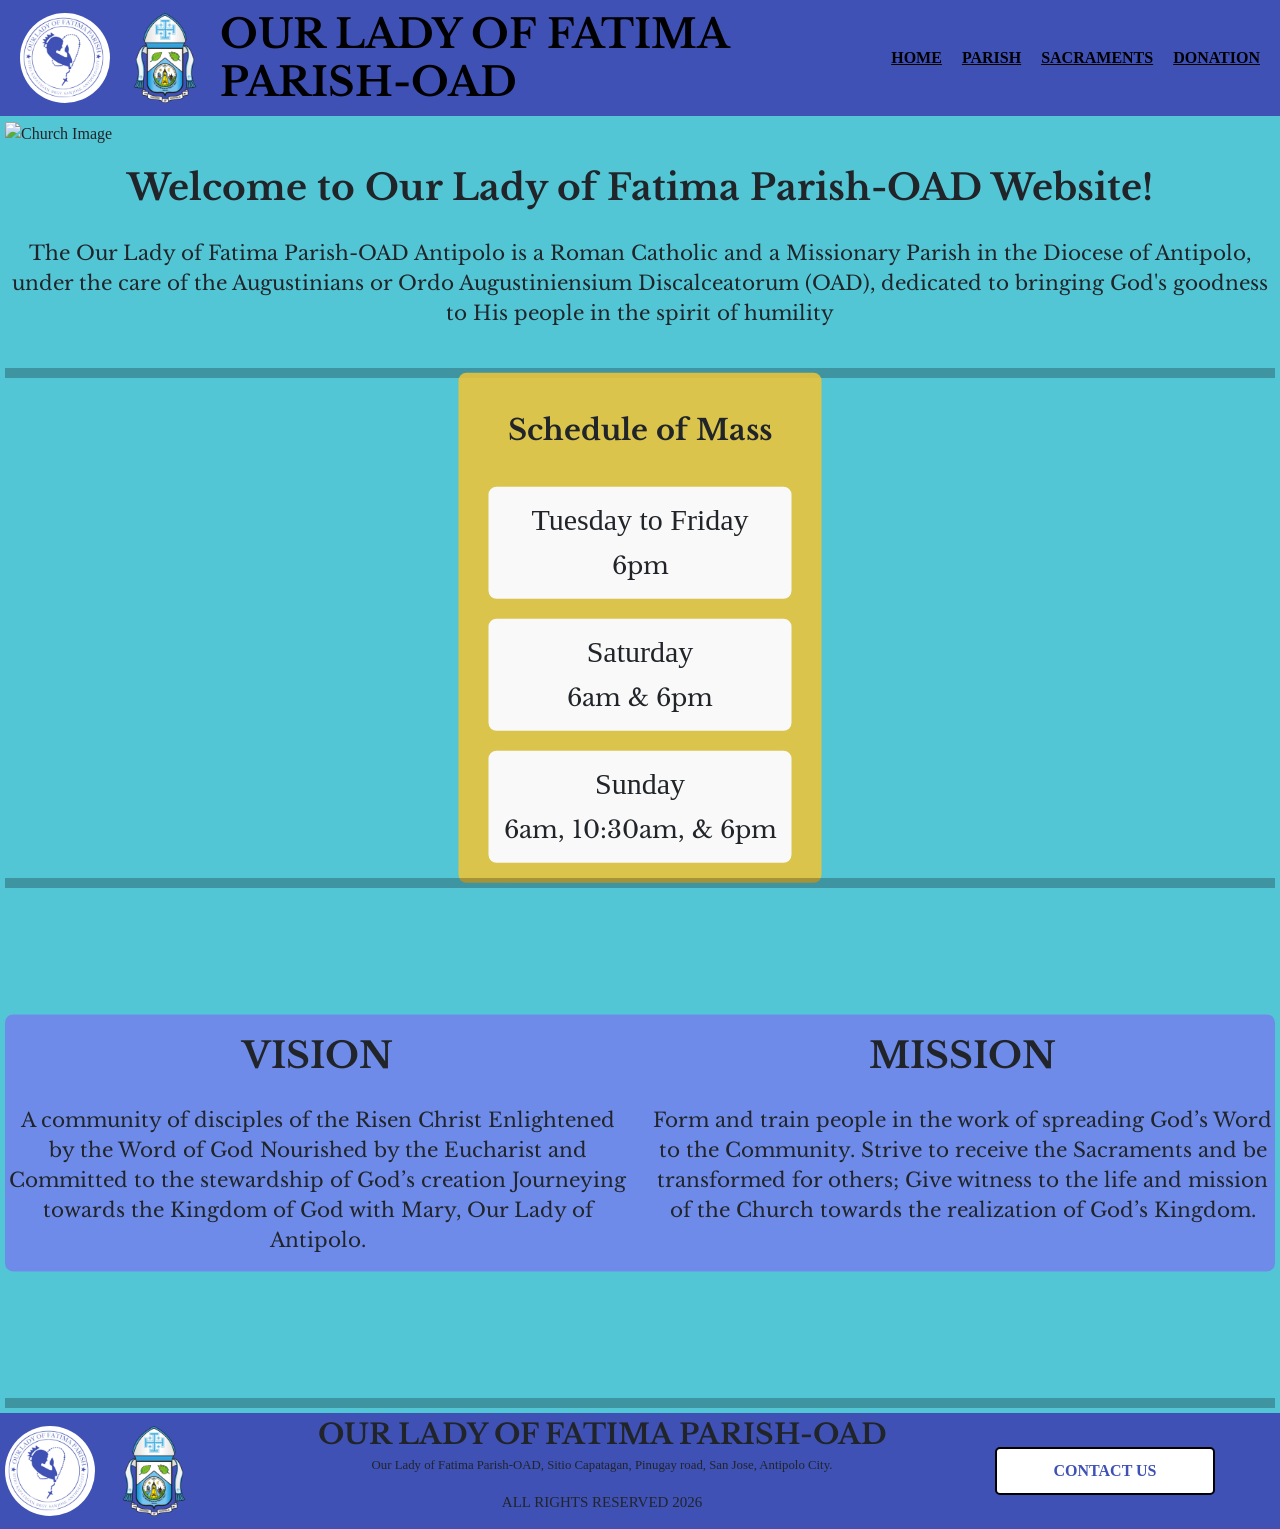
==== index.html @ 2fbbde46 "Add files via upload" ====
<!DOCTYPE html>
<html lang="en">
<head>
    <meta charset="UTF-8">
    <meta name="viewport" content="width=device-width, initial-scale=1.0">
    <link rel="stylesheet" href="https://cdn.jsdelivr.net/npm/bootstrap@5.3.0/dist/css/bootstrap.min.css">
    <link rel="stylesheet" href="homestyle.css">
    <link rel="preconnect" href="https://fonts.googleapis.com">
    <link rel="preconnect" href="https://fonts.gstatic.com" crossorigin>
    <link href="https://fonts.googleapis.com/css2?family=Libre+Baskerville:ital,wght@0,400..700;1,400..700&display=swap" rel="stylesheet">

    <title>Our Lady of Fatima Parish-OAD -Homepage</title>
</head>
<body>
  <header class="site-header">
    <div class="logo-section">
      <img src="./images/OLFP with bg.png" alt="Our Lady of Fatima Parish-OAD Logo">
      <img src="./images/DOF no BG.png" alt="Diocese of Antipolo Logo">
      <h1>OUR LADY OF FATIMA PARISH-OAD</h1>
    </div>
    <nav class="nav-links">
      <ul>
        <li><a href="./index.html">HOME</a></li>
        <li><div class="parish-info">
 <span id="parish-toggle">PARISH</span>
        <nav id="parish-nav" class="hidden">
          <ul>
            <li><a href="./history.html">Parish History </a></li>
            <li><a href="./faith.html">Faith Background</a></li>
            <li><a href="./clergy.html">Clergy</a></li>
          </ul>
</div></li>
        <li><a href="./services.html">SACRAMENTS</a></li>
        <li><a href="./donation.html">DONATION</a></li>
      </ul>
    </nav>
  </header>


  <main class="content">
    <section class="welcome">
    <img src="./images/6.PNG" alt="Church Image">
     
    <h2>Welcome to Our Lady of Fatima Parish-OAD Website!</h2>
    <p>The Our Lady of Fatima Parish-OAD Antipolo is a Roman Catholic and a Missionary Parish in the Diocese of Antipolo,  under the care of the Augustinians or Ordo Augustiniensium Discalceatorum (OAD),  dedicated to bringing God's goodness to His people in the spirit of humility</p>
    </section>
    <hr>

  <section class="mass-schedule">
    <picture>
      <source media="(max-width: 480px)" srcset="./images/12.PNG">
      <source media="(max-width: 768px)" srcset="./images/3.PNG">
      <img src="./images/3.PNG" alt="Seat Image" class="background-img">
    </picture>
  

  <div class="schedule-box">
    <h2>Schedule of Mass</h2>
    <div class="schedule-grid">
      <div class="day">
        <h3>Tuesday to Friday</h3>
        <p>6pm</p>
      </div>
      <div class="day">
        <h3>Saturday</h3>
        <p>6am &amp; 6pm</p>
      </div>
      <div class="day">
        <h3>Sunday</h3>
        <p>6am, 10:30am, &amp; 6pm</p>
      </div>
    </div>
  </div>
</section>
  
<hr>
  <!-- Vision and Mission Section -->
  <section class="vision-mission">
    <picture>
      <source media="(max-width: 480px)" srcset="./images/13.PNG">
      <source media="(max-width: 768px)" srcset="./images/2.PNG">
      <img src="./images/2.PNG" alt="Altar Image" class="bg-img">
    </picture>

  <section class="box">
    <div class="mvcontent">
      <h2>VISION</h2>
      <p>
        A community of disciples of the Risen Christ Enlightened by the Word of God Nourished by the Eucharist and Committed to the stewardship of God’s creation Journeying towards the Kingdom of God with Mary, Our Lady of Antipolo.
      </p>
    </div>
    <div class="mvcontent">
      <h2>MISSION</h2>
      <p>
        Form and train people in the work of spreading God’s Word to the Community. Strive to receive the Sacraments and be transformed for others; Give witness to the life and mission of the Church towards the realization of God’s Kingdom.
      </p>
    </div>
  </section>
  </section>
<hr>

  </main>

  <footer>
    <div class="footer-content">
      <div class="logos">
        <img src="./images/OLFP with bg.png" alt="Our Lady of Fatima Parish-OAD Logo">
        <img src="./images/DOF no BG.png" alt="Diocese of Antipolo Logo">
      </div>
      <div class="parish-name">
        <h3>OUR LADY OF FATIMA PARISH-OAD</h3>
        <p class="small-text">
          Our Lady of Fatima Parish-OAD, Sitio Capatagan, Pinugay road, San Jose, Antipolo City.
        </p>
        <p class="rights">ALL RIGHTS RESERVED 2026</p>
      </div>
      <div class="contact">
        <button id="contact-btn">CONTACT US</button>
        <nav id="contact-nav" class="hidden">
          <ul>
            <li><a href="mailto:ourladyoffatimaparish.oad@gmail.com" style="font-size: smaller;">Email: ourladyoffatimaparish.oad@gmail.com </a></li>
            <li><a href="https://www.facebook.com/OurLadyOfFatimaParishOAD" target="_blank">Facebook</a></li>
            <li><a href="tel:287248634">Phone Number:287248634 </a></li>
          </ul>
        </nav>
      </div>
    </div>
    
  </footer>

  <script>
    const contactBtn = document.getElementById('contact-btn');
    const contactNav = document.getElementById('contact-nav');

    contactBtn.addEventListener('click', () => {
      contactNav.classList.toggle('hidden');
    });

    const parishToggle = document.getElementById('parish-toggle');
    const parishNav = document.getElementById('parish-nav');

    parishToggle.addEventListener('click', () => {
    parishNav.classList.toggle('hidden');
    });
  </script>
</body>
</html>
---- homestyle.css ----
/* @font-face {
  font-family: "Libre Baskerville";
  src: url("./fonts/LibreBaskerville-DpdE.ttf") format("truetype");
  font-weight: 400;
  font-style: normal;
}

@font-face {
  font-family: "Libre Baskerville";
  src: url("./fonts/LibreBaskervilleBold-A606.ttf") format("truetype");
  font-weight: 700;
  font-style: normal;
}

@font-face {
  font-family: "Libre Baskerville";
  src: url("./fonts/LibreBaskervilleItalic-q8K6.ttf") format("truetype");
  font-weight: 400;
  font-style: italic;
}
*/
@font-face {
  font-family: "Open Baskerville";
  src: url("./fonts/OpenBaskerville0053-Rd7W.otf ") format("opentype");
  font-weight: 400;
  font-style: normal;
}

body {
  margin: 0;
  font-family: "Baskerville", serif;
}

/*Header Header Header*/

.site-header {
  display: flex;
  justify-content: space-between;
  align-items: center;
  background-color: #3F51B5;
  color: black;
  padding: 10px 20px;
  
}

.logo-section {
  display: flex;
  align-items: center;
}

.logo-section img {
  height: 90px;
  width: 90px;
  margin-right: 10px;
  border-radius: 50%; 
  
}

.logo-section h1 {
  margin: 0;
  font-family: "Libre Baskerville", serif;
  font-size: 40px;
  font-weight: bold;
}
hr {
  border: none;
  border-top: 10px solid rgba(0, 0, 0, 1);
  margin: 0px 0;
}

.nav-links ul {
  list-style: none;
  margin: 0;
  padding: 0;
  display: flex;
}

.nav-links li {
  margin-left: 20px;
}

.nav-links a {
  text-decoration: underline;
  color: black;
  font-weight: bold;
}

.parish-info {
  position: relative;
  display: inline-block;
}

#parish-toggle {
  color: #000000;
  text-decoration: underline;  
  cursor: pointer;
  font-weight: bold;
  display: inline-block;           
  text-align: center;
}

#parish-nav {
  position: absolute;
  top: 100%;
  left: 0;
  background-color: #fff;
  color: #3F51B5;
  border-radius: 5px;
  padding: 0px;
  width: fit-content;
  z-index: 1000;
}

#parish-nav ul {
  display: block;
  list-style: none;
  margin: 0;
  padding: 0;
}

#parish-nav li:hover {
  display: block;
  border-radius: 5px;
  margin: 0px 0;
  background-color: #fff;
  text-align: center;
  border-left: #000000 solid 2px;
  border-right: #000000 solid 2px;
}

#parish-nav a {
  display: block;
  padding: 10px;
  color: #3F51B5;
  text-decoration: none;
}

 /*Header Header Header*/

/* Content Content Content*/
* {
  margin: 0;
  padding: 0;
  box-sizing: border-box;
}

.content {
  width: 100%;  
  max-width: 1600px;
  margin: 0 auto;     
  padding: 5px;
  display: block;
}

section {
  position: relative;
  width: 100%;
  margin-bottom: 40px; 
  clear: both;         
}

section img {
  width: 100%;
  height: auto;
}

.content img{
    width: 100%;
    height: auto;
}

body {
  background-color: rgb(83, 198, 214);
}
.content h2{
    font-family: "Libre Baskerville", sans-serif;
    font-weight: bold;
    font-size: 36px;
    text-align: center;
    padding: 20px 0;
}

.content p{
    font-family: "Libre Baskerville", sans-serif;
    font-weight: normal;
    font-size: 20px;
    text-align: center;
}



.mass-schedule {
  position: relative;
  width: 100%;
  min-height: 500px;
  margin-top: 0px;  
  margin-bottom: 0px;
  display: flex;
  flex-direction: column;
  align-items: center;
  justify-content: center;
  padding-bottom: 5px;
}

.background-img {
  width: 200px;
  height: 200px;
  object-fit: cover;
  display: block;
}

.schedule-box {
  position: absolute;
  background: rgba(242, 197, 51, 0.85); 
  padding: 20px 30px;
  border-radius: 8px;
  text-align: center;
  max-width: 600px;
  top: 50%;
  left: 50%;
  transform: translate(-50%, -50%);
}

.schedule-box h2 {
  margin-bottom: 20px;
  font-size: 1.8rem;
  font-weight: bold;
}

.schedule-grid {
  display: grid;
  grid-template-columns: repeat(auto-fit, minmax(250px, 1fr));
  gap: 20px;  
}

.schedule-grid .day {
  flex: 1 1 200px; 
  background: #f9f9f9;
  padding: 15px;
  border-radius: 8px;
  text-align: center;
}


.day h3 {
  font-size: 30px;
  margin-bottom: 10px;
}

.day p {
  font-size: 24px;
  margin: 0;
}


.bg-img {
  width: 100%;
  height: auto;
}

.vision-mission {
  position: relative;
  width: 100%;
  min-height: 500px;
  margin-top: 5px;  
  margin-bottom: 5px;
  display: flex;
  flex-direction: column;
  align-items: center;
  justify-content: center;
}

.box {
  display: grid;
  position: absolute;
  flex: 1 1 200px; 
  grid-template-columns: repeat(auto-fit, minmax(250px, 1fr));
  background: rgba(115, 133, 236, 0.9);
  gap: 20px;
  padding: 0px;
  border-radius: 8px;
  border-width: 10px;
  top: 50%;
  left: 50%;
  transform: translate(-50%, -50%);
}

.mvcontent h2 {
  margin-top: 0;
  text-align: center;
  font-weight: bold;
}

.mvcontent p {
  margin-top: 0;
  text-align: center;
}

/* Content Content Content*/

/*footer footer footer*/

footer {
  background: #3F51B5;
  text-align: center;
  padding: 5px;
  clear: both;
}

.footer-content {
  display: flex;
  justify-content: space-between;
  align-items: center;
  flex-wrap: wrap;
}

.logos img {
 height: 90px;
  width: 90px;
  margin-right: 10px;
  border-radius: 50%; 
  align-items: center;
}

.parish-name h3 {
  margin: 0;
  font-weight: bold;
  font-family: "Libre Baskerville", serif;
}

.small-text {
  font-size: 0.8em;
  margin-top: 5px;
}

.contact {
  position: relative;
  display: inline-block;
}

#contact-btn {
  background-color: #fff;
  color: #3F51B5;
  border: 2px solid #000000;
  padding: 10px 20px;
  cursor: pointer;
  font-weight: bold;
  border-radius: 5px;
  margin-right: 60px;
  width: 220px; 
}

#contact-nav {
  position: absolute;
  bottom: 100%;
  left: 0;
  background-color: #fff;
  color: #3F51B5;
  border-radius: 5px;
  padding: 5px;
  width: 220px;
}

#contact-nav ul {
  list-style: none;
  margin: 0;
  padding: 0;
}

#contact-nav li:hover {
  border: 2px solid #000000;
}

.nav-buttons li:hover {
  background-color: #3F51B5;
  color: #fff;
}
.hidden {
  display: none;
}

.rights {
  font-size: 15px;
  margin-bottom: 10px;
}


/*footer footer footer*/

/*queries queries queries*/

@media (max-width: 768px) {

  .site-header {
    flex-direction: column;
    text-align: center;
    gap: 10px;
  }

  .nav-links ul {
    flex-direction: column;
    gap: 10px;
  }

  .content {
    padding: 15px;
  }

  h2 {
    font-size: 1.8rem;
    text-align: center;
  }

  p {
    font-size: 1rem;
    line-height: 1.5;
  }

  .schedule-grid {
    flex-direction: column;
    align-items: center;
  }

  .mvcontent {
    width: 100%;
    margin-bottom: 20px;
  }

  .schedule-box.box {
    position: relative;
    width: 90%;
    margin: 0 auto;
  }

  .footer-content {
    flex-direction: column;  
    align-items: center;      
    text-align: center;       
  }

  .footer-content img {
    margin: 5px 0;           
  }

  .parish-name, .contact {
    margin-top: 10px;
  }
    
}


@media (max-width: 480px) {

  .site-header {
    flex-direction: row; 
    flex-wrap: wrap;     
    padding: 10px 15px;
  }

  .logo-section h1 {
    font-size: 20px;
  }

  .nav-links ul {
    flex-direction: row; 
    flex-wrap: wrap;     
    justify-content: flex-end;
  }

  .nav-links li {
    margin-left: 10px;
    font-size: 15px;
  }

  p {
    font-size: 0.95rem;
  }

  .schedule-box h2 {
    font-size: 1.2rem;
    text-align: center;
  }

  .day h3 {
    font-size: 1rem;
  }

  .day p {
    font-size: 0.9rem;
  }

  .mvcontent h2 {
    font-size: 1.1rem;
    text-align: center;
  }

  .mvcontent p {
    font-size: 0.9rem;
    text-align: justify;
  }

  .content img,
  .background-img,
  .bg-img {
    width: 100%;
    height: auto;
    display: block;
  }

  .footer-content{
    flex-direction: row; 
    flex-wrap: wrap;     
    padding: 20px;
    place-items: center;
    }
    
  .footer-content h3 {
    font-size: 1rem;        
  }

  .footer-content p {
    font-size: 0.8rem;
  }

}
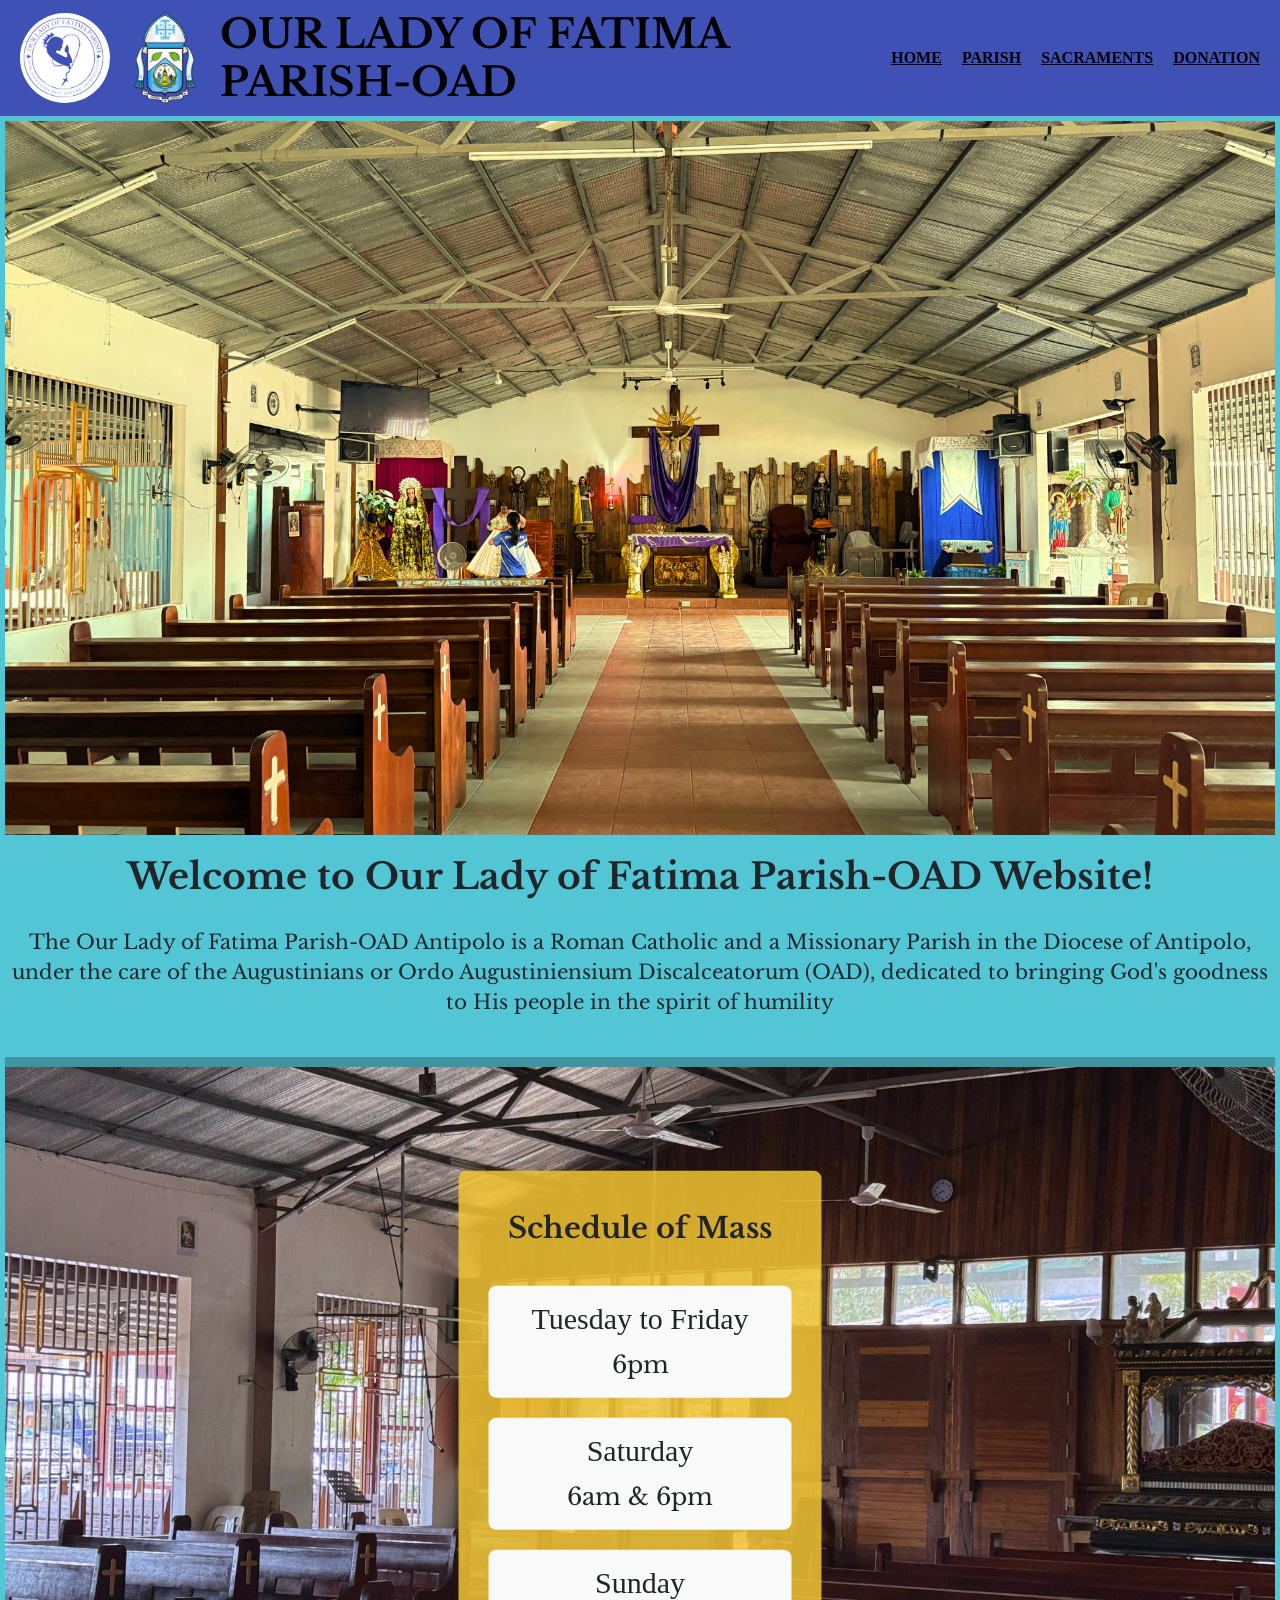
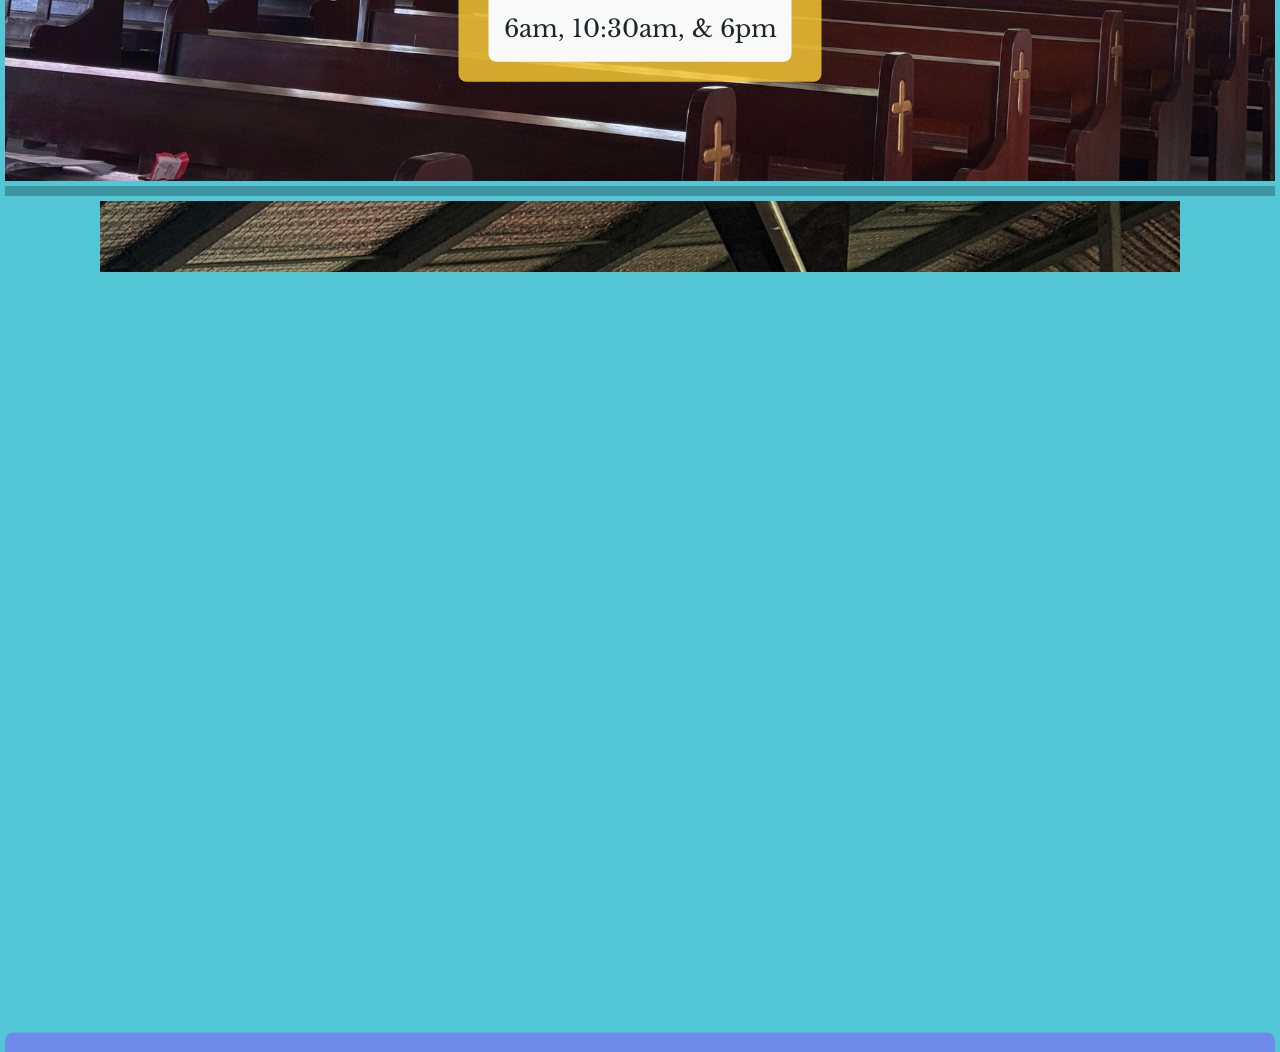
==== commit 052d6c0e: "Add files via upload" ====
--- a/index.html
+++ b/index.html
@@ -39,7 +39,7 @@
 
   <main class="content">
     <section class="welcome">
-    <img src="./images/6.PNG" alt="Church Image">
+    <img src="./images/6.png" alt="Church Image">
      
     <h2>Welcome to Our Lady of Fatima Parish-OAD Website!</h2>
     <p>The Our Lady of Fatima Parish-OAD Antipolo is a Roman Catholic and a Missionary Parish in the Diocese of Antipolo,  under the care of the Augustinians or Ordo Augustiniensium Discalceatorum (OAD),  dedicated to bringing God's goodness to His people in the spirit of humility</p>
@@ -48,9 +48,9 @@
 
   <section class="mass-schedule">
     <picture>
-      <source media="(max-width: 480px)" srcset="./images/12.PNG">
-      <source media="(max-width: 768px)" srcset="./images/3.PNG">
-      <img src="./images/3.PNG" alt="Seat Image" class="background-img">
+      <source media="(max-width: 480px)" srcset="./images/12.png">
+      <source media="(max-width: 768px)" srcset="./images/3.png">
+      <img src="./images/3.png" alt="Seat Image" class="background-img">
     </picture>
   
 
@@ -77,9 +77,9 @@
   <!-- Vision and Mission Section -->
   <section class="vision-mission">
     <picture>
-      <source media="(max-width: 480px)" srcset="./images/13.PNG">
-      <source media="(max-width: 768px)" srcset="./images/2.PNG">
-      <img src="./images/2.PNG" alt="Altar Image" class="bg-img">
+      <source media="(max-width: 480px)" srcset="./images/13.png">
+      <source media="(max-width: 768px)" srcset="./images/2.png">
+      <img src="./images/2.png" alt="Altar Image" class="bg-img">
     </picture>
 
   <section class="box">
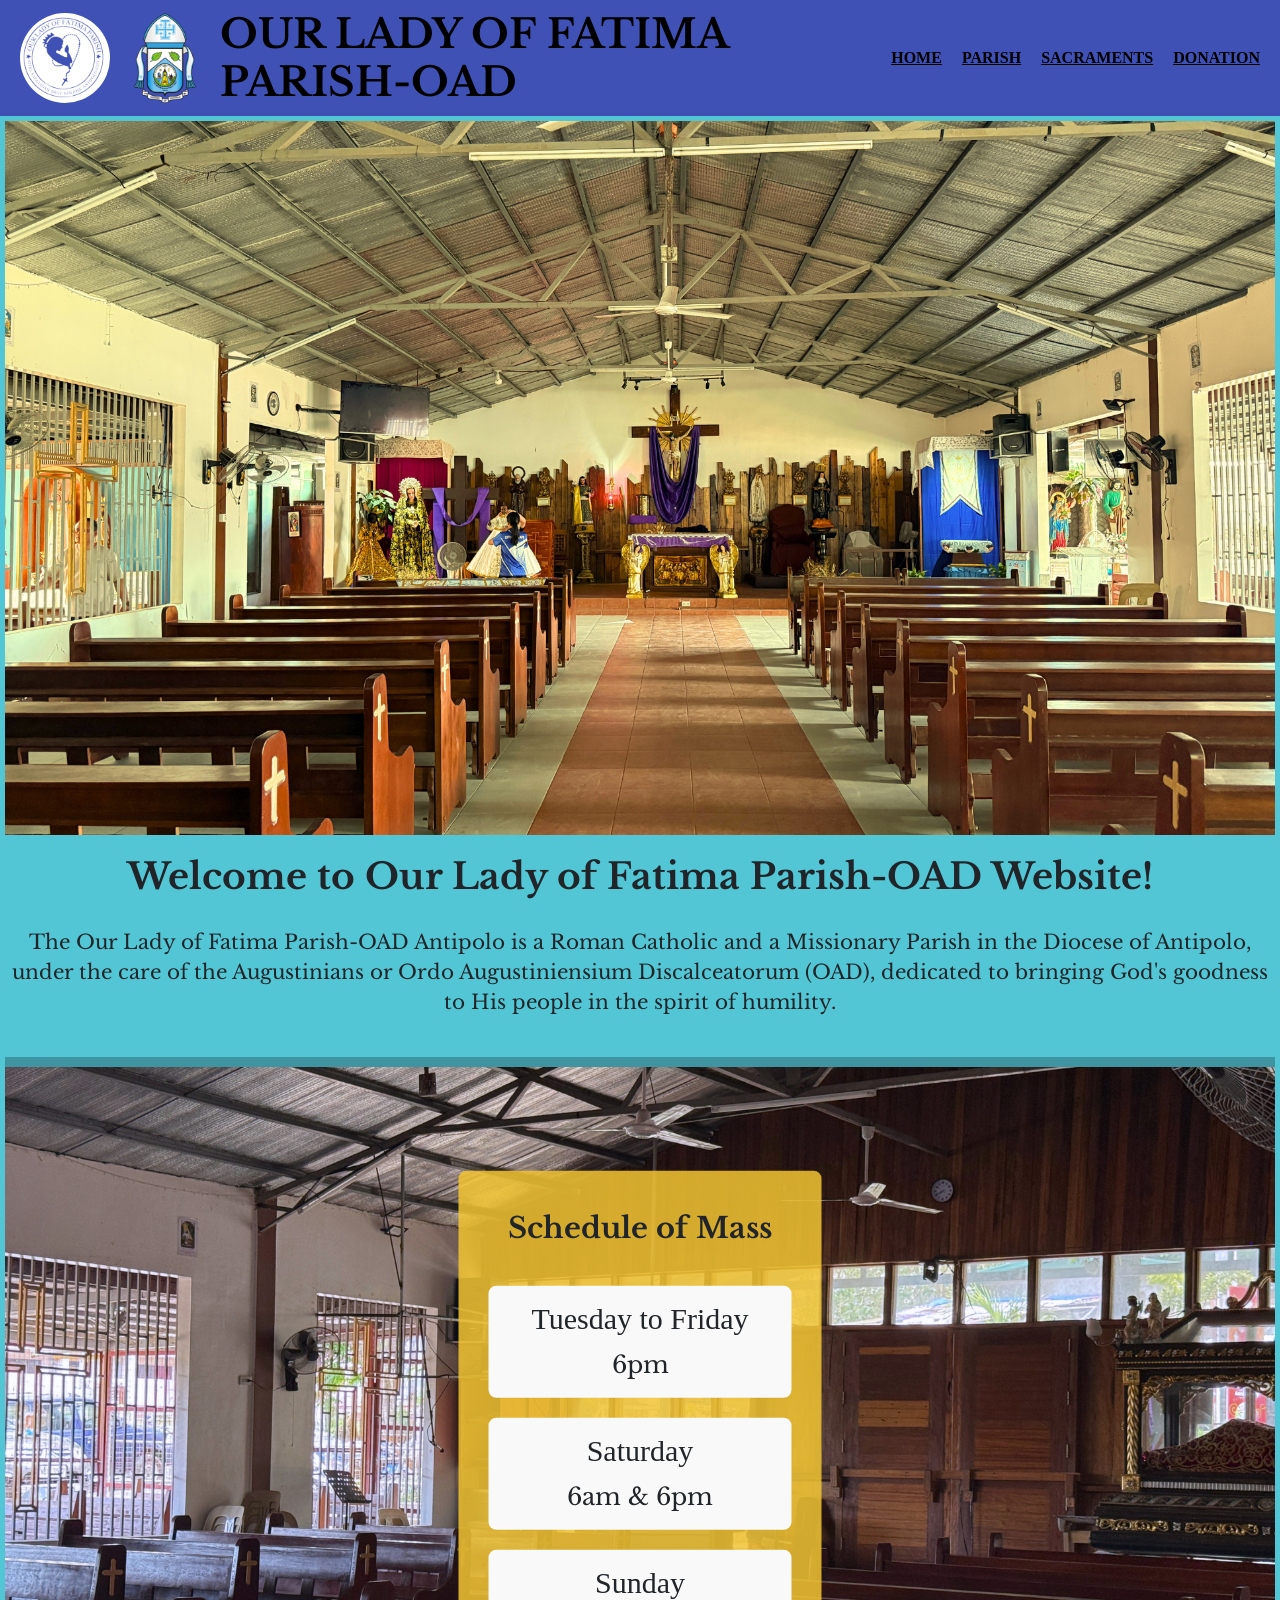
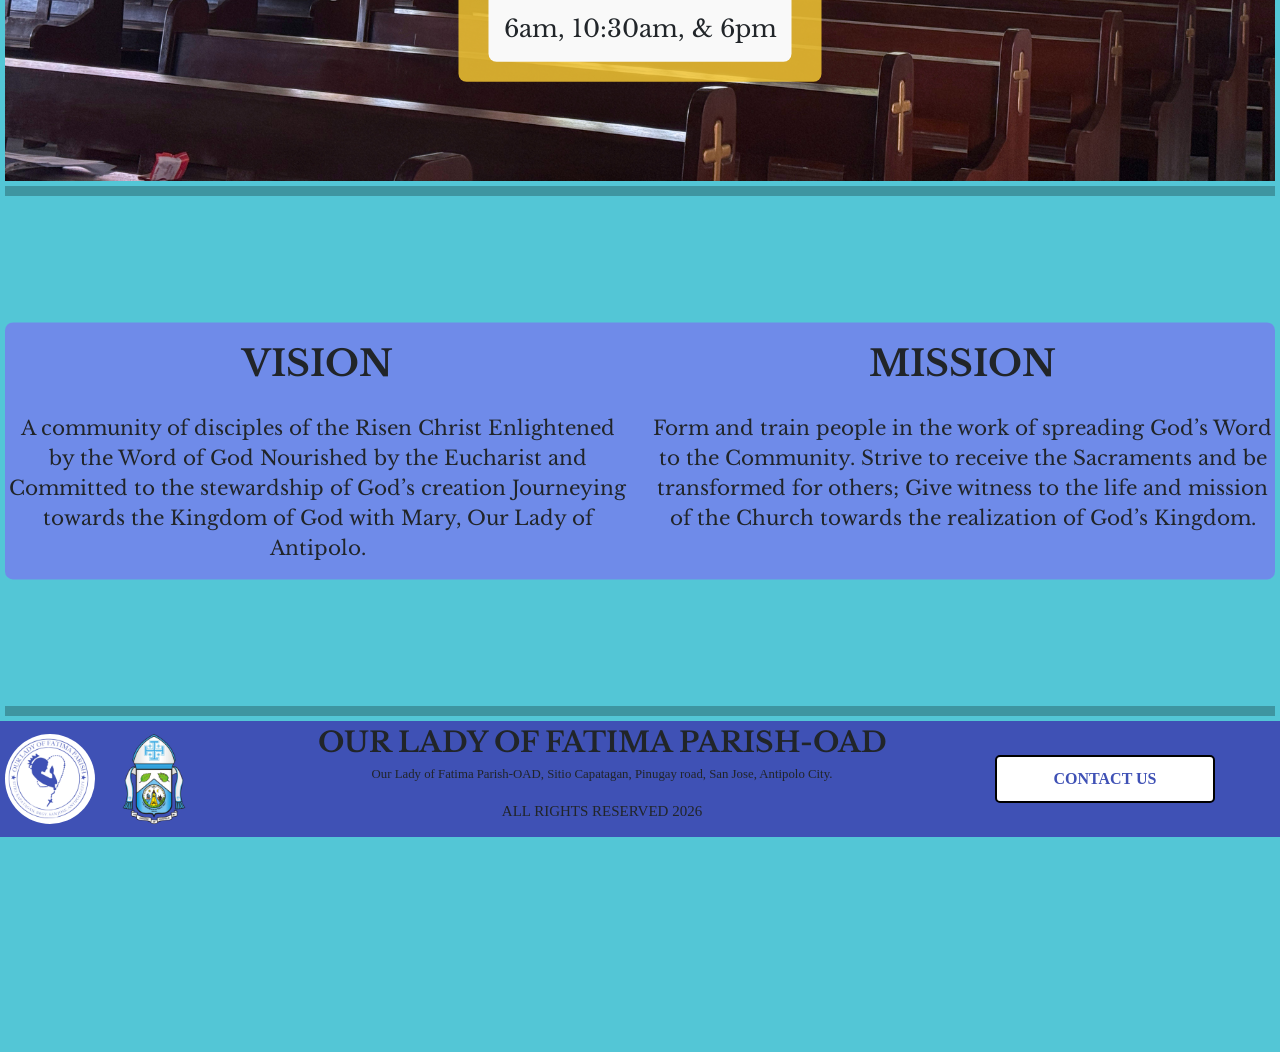
==== commit 5bef9b27: "Update index.html The srcset values for the background image of the vision/mission and mass schedule" ====
--- a/index.html
+++ b/index.html
@@ -42,14 +42,14 @@
     <img src="./images/6.png" alt="Church Image">
      
     <h2>Welcome to Our Lady of Fatima Parish-OAD Website!</h2>
-    <p>The Our Lady of Fatima Parish-OAD Antipolo is a Roman Catholic and a Missionary Parish in the Diocese of Antipolo,  under the care of the Augustinians or Ordo Augustiniensium Discalceatorum (OAD),  dedicated to bringing God's goodness to His people in the spirit of humility</p>
+    <p>The Our Lady of Fatima Parish-OAD Antipolo is a Roman Catholic and a Missionary Parish in the Diocese of Antipolo,  under the care of the Augustinians or Ordo Augustiniensium Discalceatorum (OAD),  dedicated to bringing God's goodness to His people in the spirit of humility.</p>
     </section>
     <hr>
 
   <section class="mass-schedule">
     <picture>
       <source media="(max-width: 480px)" srcset="./images/12.png">
-      <source media="(max-width: 768px)" srcset="./images/3.png">
+      <source media="(max-width: 768px)" srcset="./images/12.png"> <!--changed-->
       <img src="./images/3.png" alt="Seat Image" class="background-img">
     </picture>
   
@@ -78,7 +78,7 @@
   <section class="vision-mission">
     <picture>
       <source media="(max-width: 480px)" srcset="./images/13.png">
-      <source media="(max-width: 768px)" srcset="./images/2.png">
+      <source media="(max-width: 768px)" srcset="./images/13.png"> <!--changed-->
       <img src="./images/2.png" alt="Altar Image" class="bg-img">
     </picture>
 
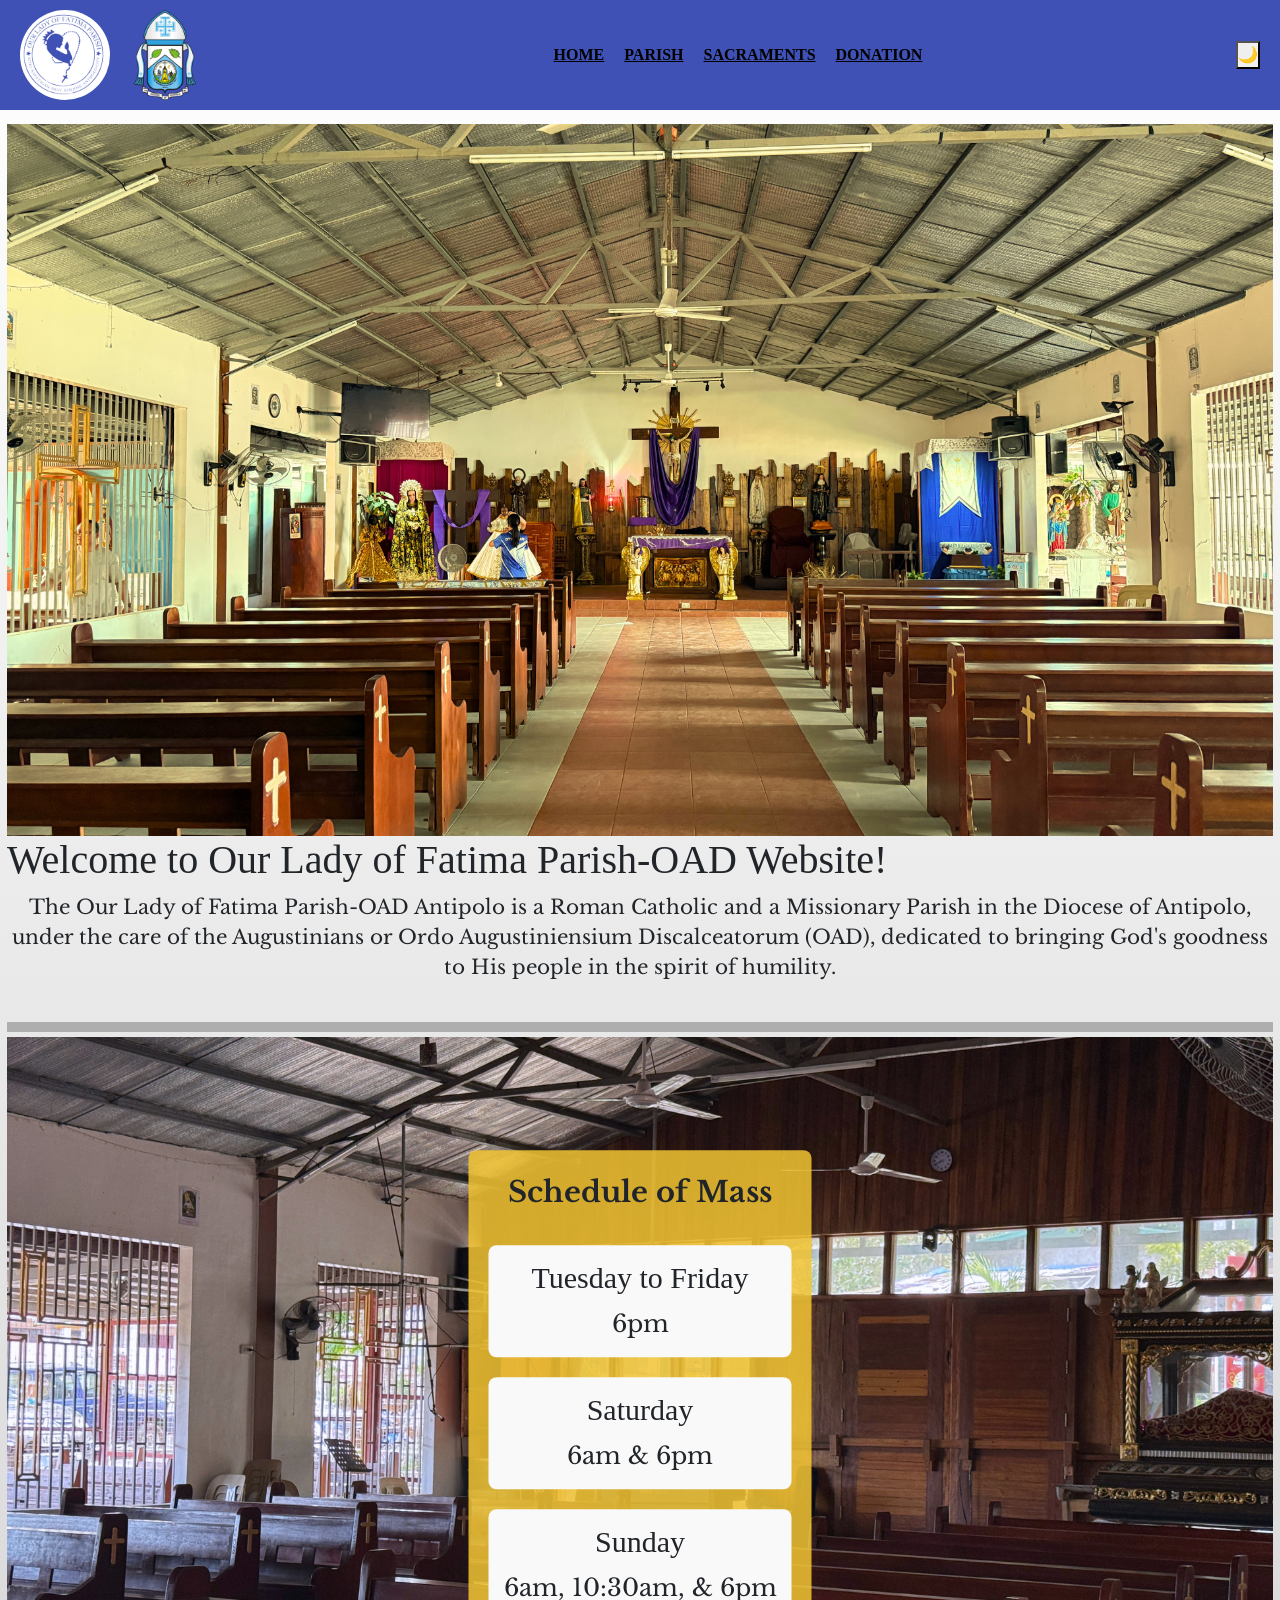
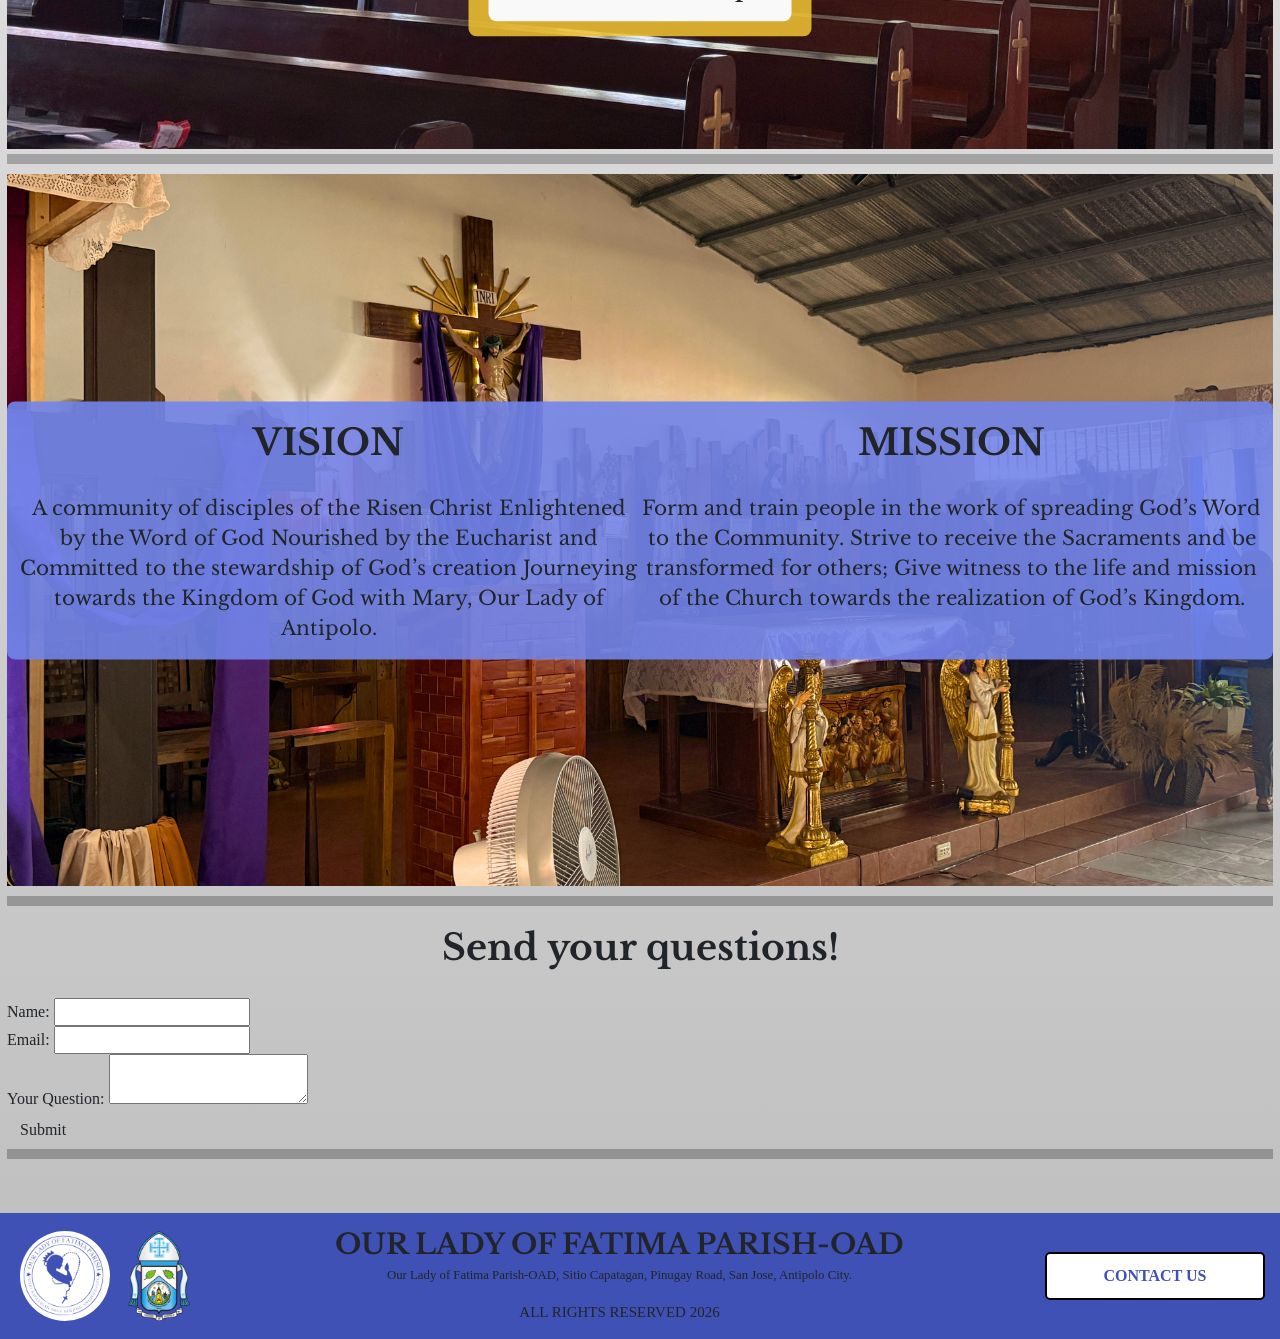
==== commit 62bf55c5: "Update index.html" ====
--- a/index.html
+++ b/index.html
@@ -9,14 +9,13 @@
     <link rel="preconnect" href="https://fonts.gstatic.com" crossorigin>
     <link href="https://fonts.googleapis.com/css2?family=Libre+Baskerville:ital,wght@0,400..700;1,400..700&display=swap" rel="stylesheet">
 
-    <title>Our Lady of Fatima Parish-OAD -Homepage</title>
+    <title>Our Lady of Fatima Parish-OAD-Homepage</title>
 </head>
 <body>
   <header class="site-header">
     <div class="logo-section">
       <img src="./images/OLFP with bg.png" alt="Our Lady of Fatima Parish-OAD Logo">
       <img src="./images/DOF no BG.png" alt="Diocese of Antipolo Logo">
-      <h1>OUR LADY OF FATIMA PARISH-OAD</h1>
     </div>
     <nav class="nav-links">
       <ul>
@@ -34,19 +33,20 @@
         <li><a href="./donation.html">DONATION</a></li>
       </ul>
     </nav>
-  </header>
-
-
-  <main class="content">
-    <section class="welcome">
-    <img src="./images/6.png" alt="Church Image">
+  <button id="darkModeToggle">🌙</button>
+</header>
+
+
+<main class="content">
+  <section class="welcome">
+  <img src="./images/6.png" alt="Church Image">
      
-    <h2>Welcome to Our Lady of Fatima Parish-OAD Website!</h2>
-    <p>The Our Lady of Fatima Parish-OAD Antipolo is a Roman Catholic and a Missionary Parish in the Diocese of Antipolo,  under the care of the Augustinians or Ordo Augustiniensium Discalceatorum (OAD),  dedicated to bringing God's goodness to His people in the spirit of humility.</p>
-    </section>
-    <hr>
-
-  <section class="mass-schedule">
+  <h1>Welcome to Our Lady of Fatima Parish-OAD Website!</h1>  
+  <p>The Our Lady of Fatima Parish-OAD Antipolo is a Roman Catholic and a Missionary Parish in the Diocese of Antipolo,  under the care of the Augustinians or Ordo Augustiniensium Discalceatorum (OAD),  dedicated to bringing God's goodness to His people in the spirit of humility.</p> 
+  </section>
+  <hr>
+
+ <section class="mass-schedule">
     <picture>
       <source media="(max-width: 480px)" srcset="./images/12.png">
       <source media="(max-width: 768px)" srcset="./images/12.png"> <!--changed-->
@@ -74,9 +74,9 @@
 </section>
   
 <hr>
-  <!-- Vision and Mission Section -->
   <section class="vision-mission">
-    <picture>
+
+      <picture>
       <source media="(max-width: 480px)" srcset="./images/13.png">
       <source media="(max-width: 768px)" srcset="./images/13.png"> <!--changed-->
       <img src="./images/2.png" alt="Altar Image" class="bg-img">
@@ -92,56 +92,174 @@
     <div class="mvcontent">
       <h2>MISSION</h2>
       <p>
-        Form and train people in the work of spreading God’s Word to the Community. Strive to receive the Sacraments and be transformed for others; Give witness to the life and mission of the Church towards the realization of God’s Kingdom.
-      </p>
+        Form and train people in the work of spreading God’s Word to the Community. Strive to receive the Sacraments and be transformed for others; Give witness to the life and mission of the Church towards the realization of God’s Kingdom.</p>
     </div>
   </section>
   </section>
 <hr>
 
+<section class="form">
+<div class="form-container">
+    <h2>Send your questions!</h2>
+    <form id="contactForm">
+      <div class="form-group">
+        <label for="name">Name:</label>
+        <input type="text" id="name" required>
+        <div class="error" id="nameError"></div>
+      </div>
+      <div class="form-group">
+        <label for="email">Email:</label>
+        <input type="email" id="email" required>
+        <div class="error" id="emailError"></div>
+      </div>
+      <div class="form-group">
+        <label for="question">Your Question:</label>
+        <textarea id="question" required></textarea>
+        <div class="error" id="questionError"></div>
+      </div>
+      <button type="submit" class="btn">Submit</button>
+    </form>
+  <hr>
   </main>
 
-  <footer>
-    <div class="footer-content">
-      <div class="logos">
-        <img src="./images/OLFP with bg.png" alt="Our Lady of Fatima Parish-OAD Logo">
-        <img src="./images/DOF no BG.png" alt="Diocese of Antipolo Logo">
-      </div>
-      <div class="parish-name">
-        <h3>OUR LADY OF FATIMA PARISH-OAD</h3>
-        <p class="small-text">
-          Our Lady of Fatima Parish-OAD, Sitio Capatagan, Pinugay road, San Jose, Antipolo City.
-        </p>
-        <p class="rights">ALL RIGHTS RESERVED 2026</p>
-      </div>
-      <div class="contact">
-        <button id="contact-btn">CONTACT US</button>
-        <nav id="contact-nav" class="hidden">
-          <ul>
-            <li><a href="mailto:ourladyoffatimaparish.oad@gmail.com" style="font-size: smaller;">Email: ourladyoffatimaparish.oad@gmail.com </a></li>
-            <li><a href="https://www.facebook.com/OurLadyOfFatimaParishOAD" target="_blank">Facebook</a></li>
-            <li><a href="tel:287248634">Phone Number:287248634 </a></li>
-          </ul>
-        </nav>
-      </div>
-    </div>
-    
-  </footer>
+<footer>
+  <div class="footer-content">
+        <div class="logos">
+            <img src="./images/OLFP with bg.png" alt="Our Lady of Fatima Parish-OAD Logo">
+            <img src="./images/DOF no BG.png" alt="Diocese of Antipolo Logo">
+        </div>
+        <div class="parish-name">
+            <h3>OUR LADY OF FATIMA PARISH-OAD</h3>
+            <p class="small-text">
+                Our Lady of Fatima Parish-OAD, Sitio Capatagan,
+                Pinugay Road, San Jose, Antipolo City.
+            </p>
+            <p class="rights">ALL RIGHTS RESERVED 2026</p>
+        </div>
+        <div class="contact">
+            <button id="contact-btn">CONTACT US</button>
+            <nav id="contact-nav" class="hidden">
+                <ul>
+                    <li>
+                        <a href="mailto:ourladyoffatimaparish.oad@gmail.com">
+                            Email: ourladyoffatimaparish.oad@gmail.com
+                        </a>
+                    </li>
+                    <li>
+                        <a href="https://www.facebook.com/OurLadyOfFatimaParishOAD" target="_blank">
+                            Facebook
+                        </a>
+                    </li>
+                    <li>
+                        <a href="tel:287248634">
+                            Phone Number: 287248634
+                        </a>
+                    </li>
+                </ul>
+            </nav>
+        </div>
+    </div>
+</footer>
 
   <script>
+    //Parish toggle button
+    const parishToggle = document.getElementById('parish-toggle');
+    const parishNav = document.getElementById('parish-nav');
+
+    parishToggle.addEventListener("click", function(event) {
+      parishNav.classList.toggle("hidden");
+      event.stopPropagation();
+
+    document.addEventListener("click", function(event) {
+    if (!parishNav.classList.contains("hidden")) {
+      if (!parishNav.contains(event.target) && event.target !== parishToggle) {
+        parishNav.classList.add("hidden");
+      }
+    }
+  });    
+});
+
+    //Contact toggle button
     const contactBtn = document.getElementById('contact-btn');
     const contactNav = document.getElementById('contact-nav');
 
-    contactBtn.addEventListener('click', () => {
-      contactNav.classList.toggle('hidden');
+    contactBtn.addEventListener("click", function(event) {
+      contactNav.classList.toggle("hidden");
+      event.stopPropagation();
+
+      document.addEventListener("click", function(event) {
+      if (!contactNav.classList.contains("hidden")) {
+      if (!contactNav.contains(event.target) && event.target !== contactBtn) {
+        contactNav.classList.add("hidden");
+      }
+    }
+    }); 
+  });
+
+    
+                                          //Form Validation Script Form Validation Script Form Validation Script 
+
+    const form = document.getElementById('contactForm');
+
+    form.addEventListener('submit', function(e) {
+      e.preventDefault();
+      let valid = true;
+
+      document.querySelectorAll('.error').forEach(el => el.textContent = '');
+
+      const name = document.getElementById('name').value.trim();
+      if (!/^[A-Za-z\s]+$/.test(name)) {
+        document.getElementById('nameError').textContent = "Name must contain only letters.";
+        valid = false;
+      }
+
+      const email = document.getElementById('email').value.trim();
+      const emailPattern = /^[a-zA-Z0-9._%+-]+@[a-zA-Z0-9.-]+\.[a-zA-Z]{2,}$/;
+      if (!emailPattern.test(email)) {
+        document.getElementById('emailError').textContent = "Enter a valid email address.";
+        valid = false;
+      }
+
+      const question = document.getElementById('question').value.trim();
+      if (question.length < 20) {
+        document.getElementById('questionError').textContent = "Question must be at least 20 characters.";
+        valid = false;
+      }
+
+    if (valid) {
+        alert("Your question is submitted successfully! Please wait for our response, which will be sent through your email or contact number.");
+        form.reset();
+      }
     });
 
-    const parishToggle = document.getElementById('parish-toggle');
-    const parishNav = document.getElementById('parish-nav');
-
-    parishToggle.addEventListener('click', () => {
-    parishNav.classList.toggle('hidden');
+    //Dark Mode Toggle
+    const toggleBtn = document.getElementById("darkModeToggle");
+
+    toggleBtn.addEventListener("click", () => {
+    document.body.classList.toggle("dark-mode");
+
+    if(document.body.classList.contains("dark-mode")){
+      toggleBtn.textContent = "☀️";
+    } else {
+      toggleBtn.textContent = "🌙";
+    }
+});
+
+    // Back to Top button functionality
+    const backToTopBtn = document.getElementById("backToTop");
+
+    window.addEventListener("scroll", () => {
+    if (window.scrollY > 200) {
+      backToTopBtn.style.display = "block";
+    } else {
+      backToTopBtn.style.display = "none";
+    }
     });
+
+    backToTopBtn.addEventListener("click", () => {
+    window.scrollTo({ top: 0, behavior: "smooth" });
+    });
+
   </script>
 </body>
 </html>
--- a/homestyle.css
+++ b/homestyle.css
@@ -147,8 +147,8 @@
 .content {
   width: 100%;  
   max-width: 1600px;
-  margin: 0 auto;     
-  padding: 5px;
+  margin: 7px auto; /*changed*/     
+  padding: 7px; /*changed*/
   display: block;
 }
 
@@ -170,8 +170,9 @@
 }
 
 body {
-  background-color: rgb(83, 198, 214);
-}
+  background-image: linear-gradient(to top, rgb(190, 190, 190), rgb(255, 255, 255)); /*changed*/
+}
+
 .content h2{
     font-family: "Libre Baskerville", sans-serif;
     font-weight: bold;
@@ -193,18 +194,18 @@
   position: relative;
   width: 100%;
   min-height: 500px;
-  margin-top: 0px;  
-  margin-bottom: 0px;
+  margin: 0px; /*changed*/
   display: flex;
   flex-direction: column;
   align-items: center;
   justify-content: center;
+  padding-top: 5px; /*added*/
   padding-bottom: 5px;
 }
 
 .background-img {
-  width: 200px;
-  height: 200px;
+  width: 100%; /*changed*/
+  height: 100%; /*changed*/
   object-fit: cover;
   display: block;
 }
@@ -212,7 +213,7 @@
 .schedule-box {
   position: absolute;
   background: rgba(242, 197, 51, 0.85); 
-  padding: 20px 30px;
+  padding: 5px 20px 15px 20px; /*changed*/
   border-radius: 8px;
   text-align: center;
   max-width: 600px;
@@ -222,7 +223,7 @@
 }
 
 .schedule-box h2 {
-  margin-bottom: 20px;
+  margin-bottom: 15px; /*changed*/
   font-size: 1.8rem;
   font-weight: bold;
 }
@@ -262,8 +263,7 @@
   position: relative;
   width: 100%;
   min-height: 500px;
-  margin-top: 5px;  
-  margin-bottom: 5px;
+  margin: 10px 0px; /*changed*/
   display: flex;
   flex-direction: column;
   align-items: center;
@@ -276,8 +276,8 @@
   flex: 1 1 200px; 
   grid-template-columns: repeat(auto-fit, minmax(250px, 1fr));
   background: rgba(115, 133, 236, 0.9);
-  gap: 20px;
-  padding: 0px;
+  gap: 0px;
+  padding: 0px 10px; /*changed*/
   border-radius: 8px;
   border-width: 10px;
   top: 50%;
@@ -314,12 +314,22 @@
   flex-wrap: wrap;
 }
 
+/*added*/
+.logos{
+  margin-left: 15px;
+}
+
 .logos img {
- height: 90px;
+  height: 90px;
   width: 90px;
-  margin-right: 10px;
   border-radius: 50%; 
   align-items: center;
+}
+
+/*added*/
+.parish-name {
+  margin-top: 10px;
+  margin-right: 10px;
 }
 
 .parish-name h3 {
@@ -346,7 +356,7 @@
   cursor: pointer;
   font-weight: bold;
   border-radius: 5px;
-  margin-right: 60px;
+  margin-right: 10px; /*changed*/
   width: 220px; 
 }
 
@@ -375,6 +385,7 @@
   background-color: #3F51B5;
   color: #fff;
 }
+
 .hidden {
   display: none;
 }
@@ -398,7 +409,7 @@
   }
 
   .nav-links ul {
-    flex-direction: column;
+    flex-direction: row; /*changed*/
     gap: 10px;
   }
 
@@ -442,8 +453,24 @@
     margin: 5px 0;           
   }
 
-  .parish-name, .contact {
+  .contact { /*changed*/
     margin-top: 10px;
+  }
+   
+  /*added*/
+.parish-name {
+  margin-right: 0px;
+}
+
+/*added*/
+.logos{
+  margin-left: 0px;
+}
+
+  /*added*/ 
+  #contact-btn {
+    margin-right: 0px;
+    margin-bottom: 10px;
   }
     
 }
@@ -461,20 +488,44 @@
     font-size: 20px;
   }
 
+  /*added*/
+  .logo-section img{
+    height: 60px;
+    width: 60px;
+  }
+  
   .nav-links ul {
     flex-direction: row; 
     flex-wrap: wrap;     
-    justify-content: flex-end;
+    justify-content: center; /*changed*/
   }
 
   .nav-links li {
     margin-left: 10px;
+    font-size: 10px; /*changed*/
+    justify-content: space-evenly; /*added*/
+  }
+
+  /*added*/
+  .welcome h2{
+    font-size: 20px;
+    text-align: center;
+    padding: 20px 0;
+  }
+ 
+  /*added*/
+  .welcome p{
     font-size: 15px;
-  }
-
-  p {
-    font-size: 0.95rem;
-  }
+    text-align: center;
+  } 
+
+  /*added*/
+   .content h2 {
+    font-size: 1.8rem;
+    text-align: center;
+  } 
+
+  /*removed p*/
 
   .schedule-box h2 {
     font-size: 1.2rem;
@@ -508,9 +559,9 @@
   }
 
   .footer-content{
-    flex-direction: row; 
+    flex-direction: column; /*changed*/ 
     flex-wrap: wrap;     
-    padding: 20px;
+    padding: 10px; /*changed*/
     place-items: center;
     }
     
@@ -522,4 +573,97 @@
     font-size: 0.8rem;
   }
 
-}+  /*added*/
+  .logos img {
+    margin-right: 0px; 
+    height: 60px;
+    width: 60px;
+  }
+
+}
+
+/*added*/
+@media (min-width: 2000px) {
+
+  body {
+    font-size: 30px;               
+    line-height: 1.8;              
+  }
+
+  .logo-section img{
+    height: 120px;               
+    width: 120px;
+  }
+
+   .nav-links ul {
+    gap: 50px;                     
+  }
+  .site-header .logo-section h1 {
+    font-size: 50px;              
+  }
+
+  .nav-links ul {
+    gap: 35px;                     
+  }
+
+  .main-container {
+    min-width: 2010px;
+    margin: 0 auto;    
+    padding: 20px;     
+  }
+
+  .image-banner img{
+    gap: 40px;
+    width: 600px;
+    height: 500px;                    
+  }
+
+  .services-grid {
+    display: grid;
+    grid-template-columns: repeat(4, 1fr); 
+    gap: 20px;
+    min-width: 2010px;
+  }
+
+  .section-title h2 {
+    font-size: 45px;             
+  }
+
+  .section-title p {
+    font-size: 35px;             
+  }
+
+
+  .card h3 {
+    font-size: 40px;             
+  }
+
+
+  .card p,li {
+    font-size: 35px;
+  }
+
+   .footer-content {
+    max-width: 1600px;            
+    margin: 0 auto;
+  }
+
+  .logos img{
+    height: 120px;               
+    width: 120px;
+  }
+
+  .parish-name h3 {
+    font-size: 40px;               
+  }
+
+  .small-text .rights {
+    font-size: 30px;               
+  }
+
+  #contact-btn {
+    padding: 20px 40px;            
+    font-size: 30px;
+    width: 300px;             
+  }
+}
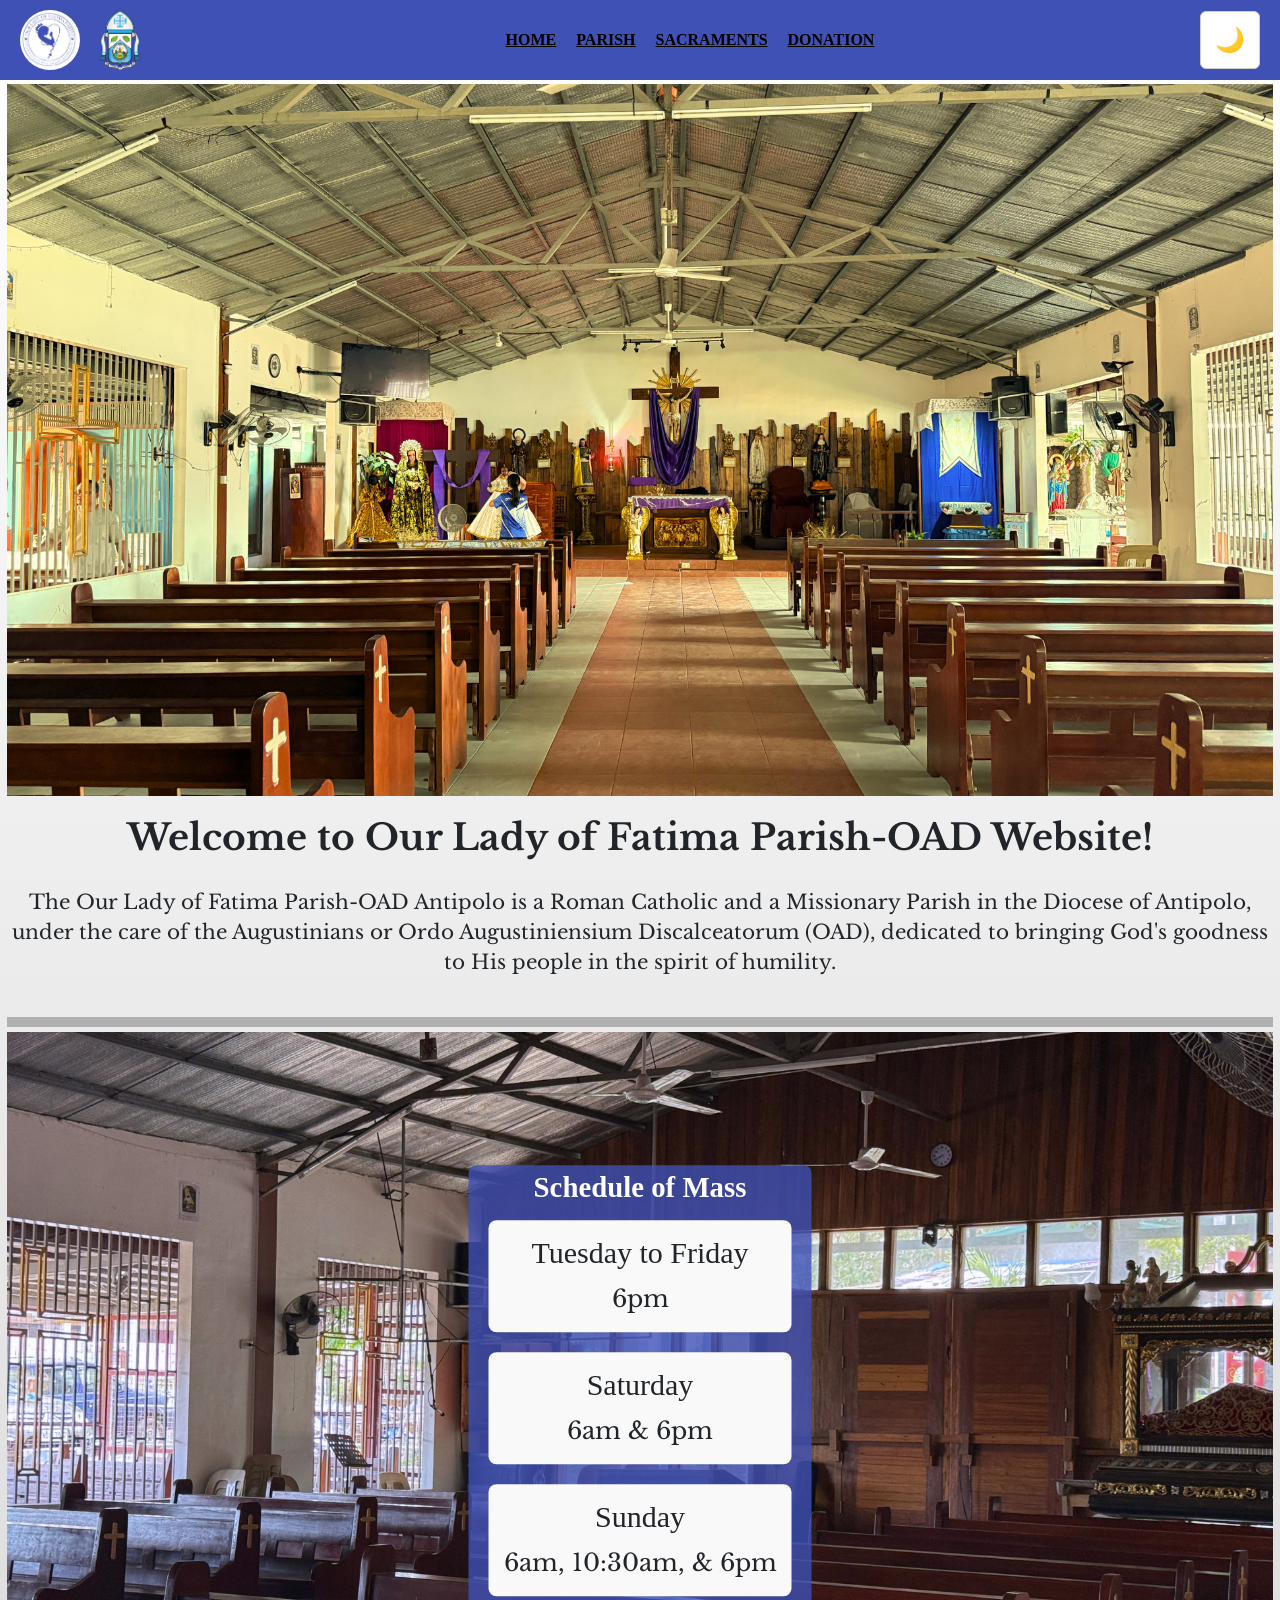
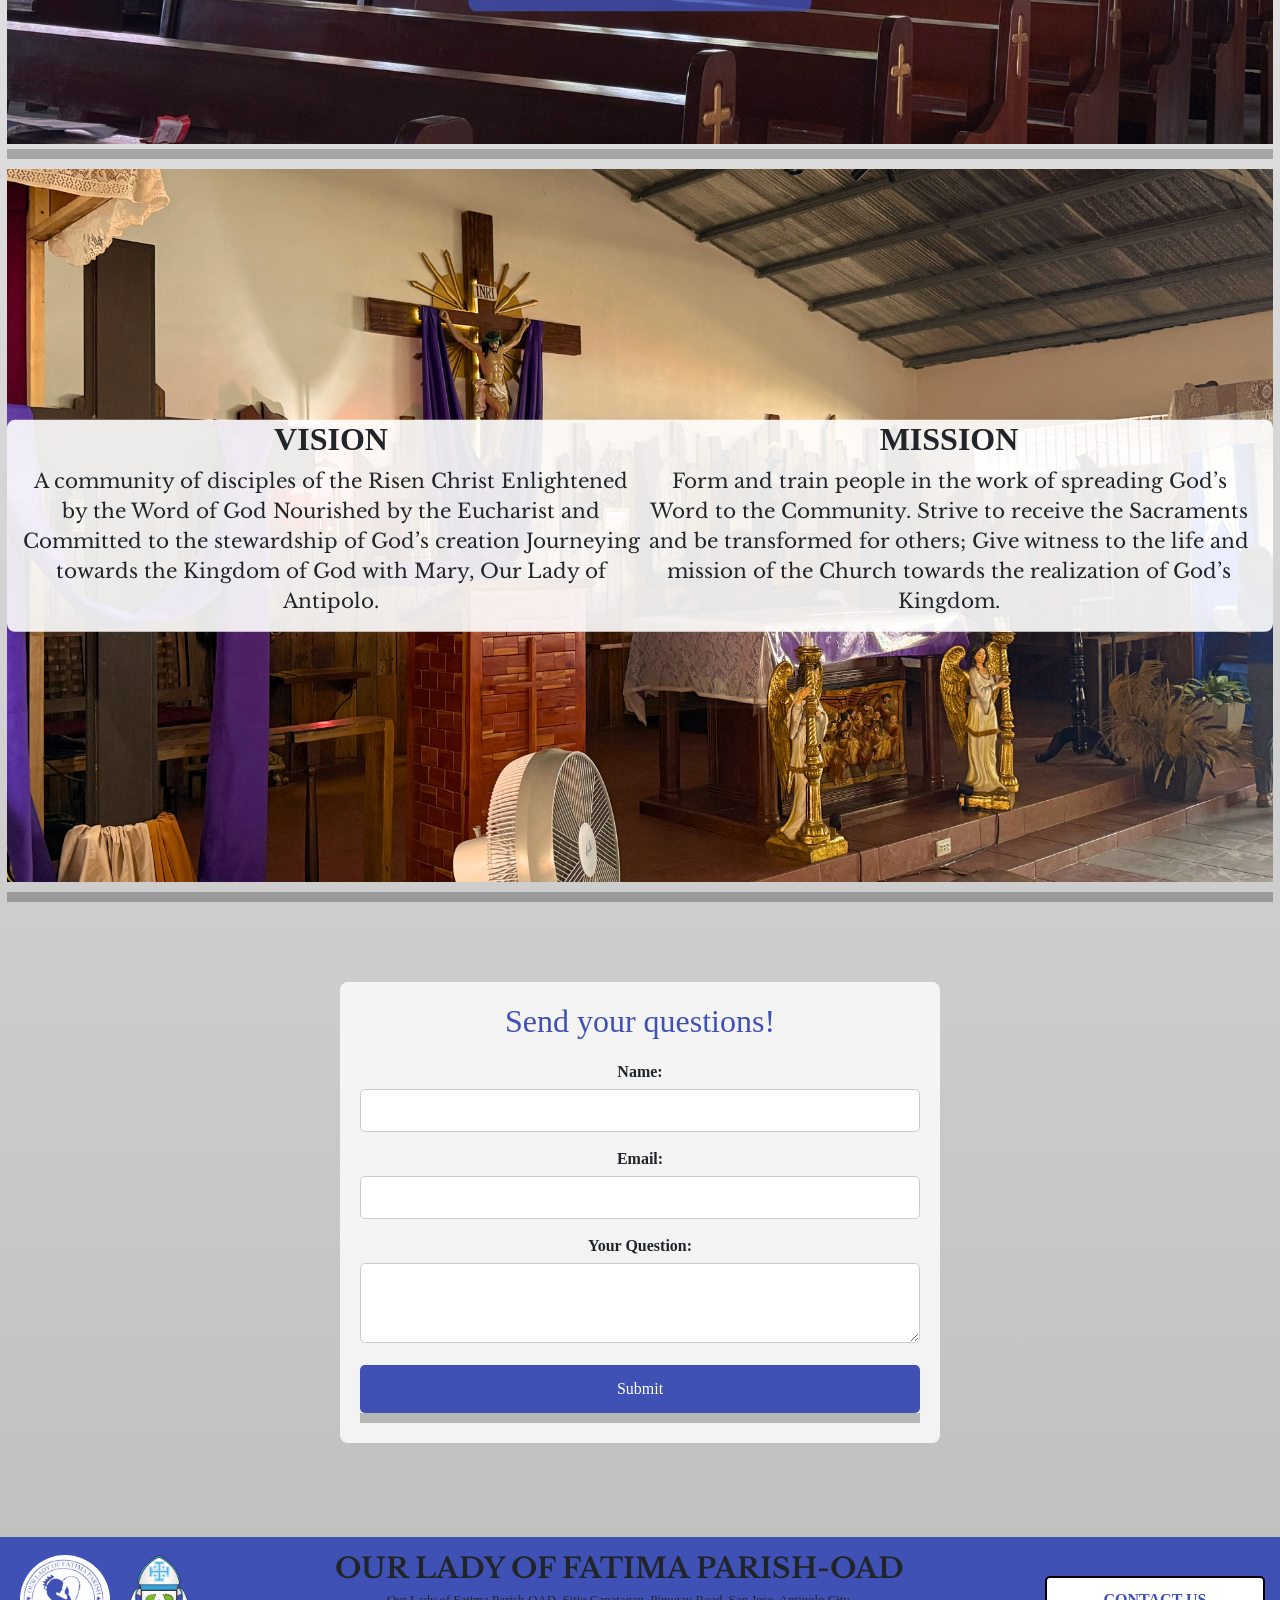
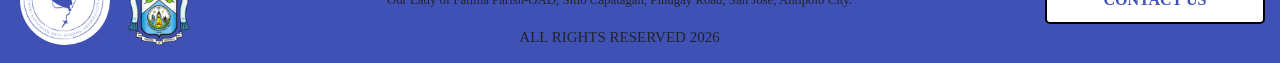
==== commit ef66fd5c: "Update index.html" ====
--- a/index.html
+++ b/index.html
@@ -159,6 +159,7 @@
             </nav>
         </div>
     </div>
+    <button id="backToTop">↑ Top</button>
 </footer>
 
   <script>
--- a/homestyle.css
+++ b/homestyle.css
@@ -1,24 +1,3 @@
-/* @font-face {
-  font-family: "Libre Baskerville";
-  src: url("./fonts/LibreBaskerville-DpdE.ttf") format("truetype");
-  font-weight: 400;
-  font-style: normal;
-}
-
-@font-face {
-  font-family: "Libre Baskerville";
-  src: url("./fonts/LibreBaskervilleBold-A606.ttf") format("truetype");
-  font-weight: 700;
-  font-style: normal;
-}
-
-@font-face {
-  font-family: "Libre Baskerville";
-  src: url("./fonts/LibreBaskervilleItalic-q8K6.ttf") format("truetype");
-  font-weight: 400;
-  font-style: italic;
-}
-*/
 @font-face {
   font-family: "Open Baskerville";
   src: url("./fonts/OpenBaskerville0053-Rd7W.otf ") format("opentype");
@@ -35,6 +14,11 @@
 
 .site-header {
   display: flex;
+  position: fixed;
+  top: 0;
+  left: 0;
+  width: 100%;
+  z-index: 1000;
   justify-content: space-between;
   align-items: center;
   background-color: #3F51B5;
@@ -49,19 +33,13 @@
 }
 
 .logo-section img {
-  height: 90px;
-  width: 90px;
+  height: 60px;
+  width: 60px;
   margin-right: 10px;
   border-radius: 50%; 
   
 }
 
-.logo-section h1 {
-  margin: 0;
-  font-family: "Libre Baskerville", serif;
-  font-size: 40px;
-  font-weight: bold;
-}
 hr {
   border: none;
   border-top: 10px solid rgba(0, 0, 0, 1);
@@ -80,23 +58,62 @@
 }
 
 .nav-links a {
+  position: relative;
   text-decoration: underline;
   color: black;
   font-weight: bold;
 }
 
+.nav-links a::after {
+  content: "";
+  position: absolute;
+  left: 0;
+  bottom: -5px;
+  width: 0%;
+  height: 2px;
+  background-color: rgb(255, 255, 255);
+  transition: width 0.3s ease;
+}
+
+.nav-links a:hover {
+  color: rgb(255, 255, 255);
+}
+
+.nav-links a:hover::after {
+  width: 100%;
+}
+
 .parish-info {
   position: relative;
   display: inline-block;
 }
 
 #parish-toggle {
+  position: relative;
   color: #000000;
   text-decoration: underline;  
   cursor: pointer;
   font-weight: bold;
   display: inline-block;           
   text-align: center;
+}
+
+#parish-toggle::after {
+  content: "";
+  position: absolute;
+  left: 0;
+  bottom: -5px;
+  width: 0%;
+  height: 2px;
+  background-color: rgb(248, 248, 246);
+  transition: width 0.3s ease;
+}
+
+#parish-toggle:hover {
+  color: rgb(255, 255, 255) !important; 
+}
+#parish-toggle:hover::after {
+  width: 100%;
 }
 
 #parish-nav {
@@ -135,11 +152,33 @@
   text-decoration: none;
 }
 
+#parish-nav {
+  opacity: 0;
+  visibility: hidden;
+  transform: translateY(10px);
+  transition: all 0.3s ease;
+}
+
+.parish-info:hover #parish-nav {
+  opacity: 1;
+  visibility: visible;
+  transform: translateY(0);
+}
+
+#darkModeToggle {
+  font-size: 24px;        
+  padding: 10px 14px;     
+  border: 1px solid #ccc;
+  border-radius: 6px;
+  background-color: white;
+  cursor: pointer;
+}
  /*Header Header Header*/
 
 /* Content Content Content*/
+/*greetings*/
 * {
-  margin: 0;
+  margin: 0px;
   padding: 0;
   box-sizing: border-box;
 }
@@ -147,8 +186,8 @@
 .content {
   width: 100%;  
   max-width: 1600px;
-  margin: 7px auto; /*changed*/     
-  padding: 7px; /*changed*/
+  margin: 7px auto;     
+  padding: 7px;
   display: block;
 }
 
@@ -170,50 +209,54 @@
 }
 
 body {
-  background-image: linear-gradient(to top, rgb(190, 190, 190), rgb(255, 255, 255)); /*changed*/
-}
-
-.content h2{
-    font-family: "Libre Baskerville", sans-serif;
-    font-weight: bold;
-    font-size: 36px;
-    text-align: center;
-    padding: 20px 0;
+  background-image: linear-gradient(to top, rgb(190, 190, 190), rgb(255, 255, 255));
+}
+
+.content h1{
+  font-family: "Libre Baskerville", sans-serif;
+  font-weight: bold;
+  font-size: 36px;
+  text-align: center;
+  padding: 20px 0;
 }
 
 .content p{
-    font-family: "Libre Baskerville", sans-serif;
-    font-weight: normal;
-    font-size: 20px;
-    text-align: center;
-}
-
-
+  font-family: "Libre Baskerville", sans-serif;
+  font-weight: normal;
+  font-size: 20px;
+  text-align: center;
+}
+
+.welcome img {
+  padding-top: 70px;
+}
+
+/*sched sched sched sched sched*/ 
 
 .mass-schedule {
   position: relative;
   width: 100%;
   min-height: 500px;
-  margin: 0px; /*changed*/
+  margin: 0px; 
   display: flex;
   flex-direction: column;
   align-items: center;
   justify-content: center;
-  padding-top: 5px; /*added*/
+  padding-top: 5px; 
   padding-bottom: 5px;
 }
 
 .background-img {
-  width: 100%; /*changed*/
-  height: 100%; /*changed*/
+  width: 100%; 
+  height: 100%; 
   object-fit: cover;
   display: block;
 }
 
 .schedule-box {
   position: absolute;
-  background: rgba(242, 197, 51, 0.85); 
-  padding: 5px 20px 15px 20px; /*changed*/
+  background: rgb(63, 81, 181,0.8);  
+  padding: 5px 20px 15px 20px; 
   border-radius: 8px;
   text-align: center;
   max-width: 600px;
@@ -223,7 +266,8 @@
 }
 
 .schedule-box h2 {
-  margin-bottom: 15px; /*changed*/
+  color: white;
+  margin-bottom: 15px; 
   font-size: 1.8rem;
   font-weight: bold;
 }
@@ -242,7 +286,6 @@
   text-align: center;
 }
 
-
 .day h3 {
   font-size: 30px;
   margin-bottom: 10px;
@@ -253,17 +296,18 @@
   margin: 0;
 }
 
-
 .bg-img {
   width: 100%;
   height: auto;
 }
+
+/*MV MV MV MV MV MV MV MV MV MV MV MV MV MV MV MV MV MV*/
 
 .vision-mission {
   position: relative;
   width: 100%;
   min-height: 500px;
-  margin: 10px 0px; /*changed*/
+  margin: 10px 0px;  
   display: flex;
   flex-direction: column;
   align-items: center;
@@ -272,12 +316,12 @@
 
 .box {
   display: grid;
-  position: absolute;
+  position: absolute;  
   flex: 1 1 200px; 
   grid-template-columns: repeat(auto-fit, minmax(250px, 1fr));
-  background: rgba(115, 133, 236, 0.9);
+  background: rgba(255, 255, 255, 0.9); 
   gap: 0px;
-  padding: 0px 10px; /*changed*/
+  padding: 0px 15px 0px 15px;  
   border-radius: 8px;
   border-width: 10px;
   top: 50%;
@@ -294,12 +338,31 @@
 .mvcontent p {
   margin-top: 0;
   text-align: center;
+} 
+
+/*back to top*/
+#backToTop {
+  position: fixed;
+  bottom: 20px;
+  right: 20px;
+  display: none;               
+  background-color: #3498db;
+  color: white;
+  border: none;
+  border-radius: 4px;
+  padding: 10px 15px;
+  cursor: pointer;
+  font-size: 14px;
+  box-shadow: 0 4px 6px rgba(0,0,0,0.2);
+  transition: opacity 0.3s ease;
+}
+
+#backToTop:hover {
+  background-color: #2980b9;
 }
 
 /* Content Content Content*/
-
-/*footer footer footer*/
-
+/*FOOTER FOOTER FOOTER*/
 footer {
   background: #3F51B5;
   text-align: center;
@@ -314,19 +377,17 @@
   flex-wrap: wrap;
 }
 
-/*added*/
-.logos{
+.logos {
   margin-left: 15px;
 }
 
 .logos img {
   height: 90px;
   width: 90px;
-  border-radius: 50%; 
+  border-radius: 50%;
   align-items: center;
 }
 
-/*added*/
 .parish-name {
   margin-top: 10px;
   margin-right: 10px;
@@ -356,19 +417,21 @@
   cursor: pointer;
   font-weight: bold;
   border-radius: 5px;
-  margin-right: 10px; /*changed*/
-  width: 220px; 
+  margin-right: 10px;
+  width: 220px;
 }
 
 #contact-nav {
   position: absolute;
-  bottom: 100%;
-  left: 0;
-  background-color: #fff;
-  color: #3F51B5;
-  border-radius: 5px;
-  padding: 5px;
-  width: 220px;
+  bottom: 110%;
+  right: 0;
+  background-color: white;
+  border: 2px solid black;
+  border-radius: 10px;
+  padding: 10px;
+  width: 260px;
+  z-index: 9999;
+  box-shadow: 0 8px 20px rgba(0,0,0,0.3);
 }
 
 #contact-nav ul {
@@ -377,8 +440,27 @@
   padding: 0;
 }
 
+#contact-nav li {
+  padding: 10px;
+  border-bottom: 1px solid #ccc;
+}
+
+#contact-nav li:last-child {
+  border-bottom: none;
+}
+
+#contact-nav a {
+  color: black;
+  text-decoration: none;
+  font-weight: bold;
+  display: block;
+  font-size: 14px;
+  word-wrap: break-word;
+}
+
 #contact-nav li:hover {
-  border: 2px solid #000000;
+  background-color: #f1f1f1;
+  border-radius: 5px;
 }
 
 .nav-buttons li:hover {
@@ -395,138 +477,277 @@
   margin-bottom: 10px;
 }
 
-
-/*footer footer footer*/
+/*FOOTER FOOTER FOOTER*/
+
+/*dark mode dark mode dark mode*/
+body.dark-mode {
+  background-color: #121212;
+  color: #e0e0e0;
+}
+
+body.dark-mode h1,
+body.dark-mode h2,
+body.dark-mode h3,
+body.dark-mode p,
+body.dark-mode span,
+body.dark-mode li,
+body.dark-mode a {
+  color: #e0e0e0;    
+}
+
+body.dark-mode header.site-header {
+  background-color: #1f1f1f;
+}
+
+body.dark-mode .nav-links a {
+  color: #e0e0e0 !important;
+}
+
+body.dark-mode .nav-links a:hover {
+  color: #4da3ff !important;
+}
+
+body.dark-mode .nav-links a:hover::after {
+  background-color: #4da3ff !important;  
+  width: 100%;
+}
+
+body.dark-mode #parish-toggle {
+  color: #ffffff;   
+}
+
+body.dark-mode #parish-toggle:hover {
+  color: #4da3ff !important;  
+}
+
+body.dark-mode #parish-toggle:hover::after {
+  background-color: #4da3ff !important;  
+  width: 100%;
+}
+
+body.dark-mode #parish-nav a,
+body.dark-mode #contact-nav a{
+  color: #e0e0e0;
+}
+
+body.dark-mode #parish-nav a:hover {
+  color: #ffffff;
+}
+
+body.dark-mode #parish-nav,
+body.dark-mode #contact-nav {
+  background-color: #1e1e1e;   
+  border: 1px solid #333;     
+  border-radius: 6px;
+  padding: 5px;
+}
+
+/*header header header*/
+
+body.dark-mode .content {
+  background-color: #1e1e1e;    
+  color: #e0e0e0;                        
+}
+
+body.dark-mode .welcome,
+body.dark-mode .mass-schedule,
+body.dark-mode .vision-mission,
+body.dark-mode footer {
+  background-color: #1e1e1e;
+  color: #e0e0e0;
+}
+
+body.dark-mode .form-container{
+  background-color: rgba(82, 82, 82, 0.8);
+  color: #e0e0e0;
+}
+
+body.dark-mode .schedule-box h2,
+body.dark-mode .schedule-box h3,
+body.dark-mode .schedule-box p,
+body.dark-mode .mvcontent h2,
+body.dark-mode .mvcontent p {
+  color: #ffffff;
+}
+
+body.dark-mode .day{
+  background-color: rgba(255, 255, 255, 0.1); 
+  border: 1px solid #ffffff33;
+}
+
+body.dark-mode .schedule-box,
+body.dark-mode .box {
+  background-color: rgba(30, 30, 30, 0.85);
+}
+
+body.dark-mode .bg-img,
+body.dark-mode .background-img,
+body.dark-mode .content img {
+  filter: brightness(0.5);
+}
+
+body.dark-mode .btn,
+body.dark-mode #contact-btn,
+body.dark-mode #darkModeToggle {
+  background-color: #3F51B5;
+  color: #fff;
+}
+
+body.dark-mode .btn:hover,
+body.dark-mode #contact-btn:hover {
+  background-color: #303F9F;
+}
+
+body.dark-mode .error {
+  color: #ff6b6b;
+}
+
+body, header, section, footer {
+  transition: background-color 0.3s ease, color 0.3s ease;
+}
+/*dark mode dark mode dark mode dark mode*/
 
 /*queries queries queries*/
 
 @media (max-width: 768px) {
-
-  .site-header {
-    flex-direction: column;
-    text-align: center;
-    gap: 10px;
-  }
-
-  .nav-links ul {
-    flex-direction: row; /*changed*/
-    gap: 10px;
-  }
-
-  .content {
-    padding: 15px;
-  }
-
-  h2 {
-    font-size: 1.8rem;
-    text-align: center;
-  }
-
-  p {
-    font-size: 1rem;
-    line-height: 1.5;
-  }
-
-  .schedule-grid {
-    flex-direction: column;
-    align-items: center;
-  }
-
-  .mvcontent {
-    width: 100%;
-    margin-bottom: 20px;
-  }
-
-  .schedule-box.box {
-    position: relative;
-    width: 90%;
-    margin: 0 auto;
-  }
-
-  .footer-content {
-    flex-direction: column;  
-    align-items: center;      
-    text-align: center;       
-  }
-
-  .footer-content img {
-    margin: 5px 0;           
-  }
-
-  .contact { /*changed*/
-    margin-top: 10px;
-  }
+/*HEADER HEADER HEADER HEADER HEADER HEADER*/
+.site-header {
+  flex-direction: row;
+  text-align: center;
+  gap: 10px;
+}
+
+.site-header img {
+  height: 50px;
+  width: 50px;
+}
+
+.nav-links ul {
+  flex-direction: row; 
+  gap: 10px;
+}
+
+#darkModeToggle {
+    font-size: 12px;      
+    padding: 4px 6px;     
+    border-radius: 4px;   
+  }
+
+/*CONTENT CONTENT CONTENT CONTENT CONTENT CONTENT CONTENT CONTENT*/
+.content {
+  padding: 15px;
+}
+
+.welcome img{
+  padding-top: 50px
+}
+
+h2 {
+  font-size: 1.8rem;
+  text-align: center;
+}
+
+p {
+  font-size: 1rem;
+  line-height: 1.5;
+}
+/*SCHED SCHED SCHED SCHED SCHED SCHED SCHED SCHED SCHED SCHED*/
+.schedule-grid {
+  flex-direction: column;
+  align-items: center;
+}
+
+.schedule-box.box {
+  position: relative;
+  width: 90%;
+  margin: 0 auto;
+}
+/*MV MV MV MV MV MV MV MV MV MV MV MV MV MV MV */
+.mvcontent {
+  width: 100%;
+  margin-bottom: 20px;
+}
+
+/*FOOTER FOOTER FOOTER FOOTER FOOTER FOOTER FOOTER FOOTER*/
+.footer-content {
+  flex-direction: column;  
+  align-items: center;      
+  text-align: center;       
+}
+
+.footer-content img {
+  margin: 5px 0px;          
+}
+
+.contact { 
+  margin-top: 10px;
+}
    
-  /*added*/
 .parish-name {
   margin-right: 0px;
 }
 
-/*added*/
 .logos{
   margin-left: 0px;
 }
 
-  /*added*/ 
-  #contact-btn {
-    margin-right: 0px;
-    margin-bottom: 10px;
-  }
-    
-}
-
+#contact-btn {
+  margin-right: 0px;
+  margin-bottom: 10px;
+}  
+}
 
 @media (max-width: 480px) {
 
-  .site-header {
+  /*HEADER HEADER HEADER HEADER HEADER HEADER*/
+  .site-header { 
+    display: flex;
+    justify-content: center;    
+    align-items: center;      
     flex-direction: row; 
     flex-wrap: wrap;     
-    padding: 10px 15px;
-  }
-
-  .logo-section h1 {
-    font-size: 20px;
-  }
-
-  /*added*/
+    padding: 7px 7px;
+  }
+  
   .logo-section img{
-    height: 60px;
-    width: 60px;
-  }
-  
-  .nav-links ul {
+    height: 25px;
+    width: 25px;
+  }
+
+   .nav-links ul {
     flex-direction: row; 
     flex-wrap: wrap;     
-    justify-content: center; /*changed*/
-  }
-
-  .nav-links li {
-    margin-left: 10px;
-    font-size: 10px; /*changed*/
-    justify-content: space-evenly; /*added*/
-  }
-
-  /*added*/
-  .welcome h2{
+    justify-content: center; 
+  }
+
+  .nav-links li { 
+    margin-left: 5px;
+    font-size: 10px; 
+    justify-content: space-evenly; 
+  }
+
+  /*WELCOME WELCOME WELCOME WELCOME WELCOME WELCOME WELCOME WELCOME*/
+  .welcome h1{
     font-size: 20px;
     text-align: center;
     padding: 20px 0;
   }
  
-  /*added*/
   .welcome p{
     font-size: 15px;
     text-align: center;
   } 
-
-  /*added*/
-   .content h2 {
+  
+  .welcome img{
+  padding-top: 25px
+  }
+
+  .content h2 {
     font-size: 1.8rem;
     text-align: center;
   } 
 
-  /*removed p*/
-
+  /*SCHED SCHED SCHED SCHED SCHED SCHED SCHED SCHED SCHED SCHED*/
   .schedule-box h2 {
     font-size: 1.2rem;
     text-align: center;
@@ -540,6 +761,7 @@
     font-size: 0.9rem;
   }
 
+  /*MV MV MV MV MV MV MV MV MV MV */
   .mvcontent h2 {
     font-size: 1.1rem;
     text-align: center;
@@ -558,10 +780,17 @@
     display: block;
   }
 
+  /*FORM FORM FORM FORM FORM FORM FORM FORM FORM*/
+  .form-container {
+    width: 100%;
+    padding: 10px;
+  }
+
+  /*FOOTER FOOTER FOOTER FOOTER FOOTER FOOTER FOOTER FOOTER*/
   .footer-content{
-    flex-direction: column; /*changed*/ 
+    flex-direction: column; 
     flex-wrap: wrap;     
-    padding: 10px; /*changed*/
+    padding: 10px; 
     place-items: center;
     }
     
@@ -573,97 +802,180 @@
     font-size: 0.8rem;
   }
 
-  /*added*/
   .logos img {
     margin-right: 0px; 
     height: 60px;
     width: 60px;
   }
-
-}
-
-/*added*/
+}
+
 @media (min-width: 2000px) {
-
   body {
-    font-size: 30px;               
-    line-height: 1.8;              
-  }
-
+    font-size: 30px;              
+    line-height: 1.8;            
+  }
+  /*HEADER HEADER HEADER HEADER HEADER HEADER*/
   .logo-section img{
-    height: 120px;               
+    height: 120px;             
     width: 120px;
   }
 
    .nav-links ul {
     gap: 50px;                     
   }
-  .site-header .logo-section h1 {
-    font-size: 50px;              
-  }
-
+ 
   .nav-links ul {
     gap: 35px;                     
   }
 
-  .main-container {
-    min-width: 2010px;
-    margin: 0 auto;    
-    padding: 20px;     
-  }
-
-  .image-banner img{
-    gap: 40px;
-    width: 600px;
-    height: 500px;                    
-  }
-
-  .services-grid {
-    display: grid;
-    grid-template-columns: repeat(4, 1fr); 
-    gap: 20px;
-    min-width: 2010px;
-  }
-
-  .section-title h2 {
-    font-size: 45px;             
-  }
-
-  .section-title p {
-    font-size: 35px;             
-  }
-
-
-  .card h3 {
-    font-size: 40px;             
-  }
-
-
-  .card p,li {
+  /*WELCOME WELCOME WELCOME WELCOME WELCOME WELCOME WELCOME WELCOME*/
+  .welcome img {
+    width: 100%;                 
+    height: 100%;
+    padding-top: 150px;
+  }
+
+  .welcome p{
+    font-size: 30px;
+  }
+
+  /*SCHED SCHED SCHED SCHED SCHED SCHED SCHED SCHED SCHED SCHED*/
+  .mass-schedule {
+    min-height: 700px;            
+    padding: 60px 40px;
+  }
+
+  .schedule-box {
+    max-width: 1000px;           
+    align-items: center;
+    padding: 20px 40px;           
+  }
+
+  .day p{
+    font-size: 40px;            
+  }
+
+   /*VM VM VM VM VM VM VM VM VM VM */
+  .vision-mission {
+    min-height: 700px;
+    padding: 60px 40px;
+  }
+
+  .vision-mission p{
     font-size: 35px;
   }
 
-   .footer-content {
-    max-width: 1600px;            
+  .box {
+    max-width: 1200px;            
+    font-size: 50px;
+  }
+
+  /*FOOTER FOOTER FOOTER FOOTER FOOTER FOOTER FOOTER FOOTER*/
+  .footer-content {
+    max-width: 1600px;             
     margin: 0 auto;
   }
 
   .logos img{
-    height: 120px;               
+    height: 120px;             
     width: 120px;
   }
 
   .parish-name h3 {
-    font-size: 40px;               
+    font-size: 40px;              
   }
 
   .small-text .rights {
-    font-size: 30px;               
+    font-size: 30px;           
   }
 
   #contact-btn {
     padding: 20px 40px;            
     font-size: 30px;
-    width: 300px;             
-  }
-}
+    width: 300px;            
+  }
+}
+
+/*contact form*//*contact form*//*contact form*//*contact form*//*contact form*//*contact form*//*contact form*//*contact form*/
+
+.form{
+position: relative;
+  width: 100%;
+  min-height: auto;
+  margin: 40px 0px;  
+  display: flex;
+  flex-direction: column;
+  align-items: center;
+  justify-content: flex-start;
+  padding: 20px;
+}
+
+.form-container {
+  position: relative;        
+  margin: 20px auto;        
+  background: rgba(255, 255, 255, 0.80);
+  padding: 20px;
+  border-radius: 8px;
+  text-align: center;
+  max-width: 600px;
+  width: 90%;
+}
+
+.form-bg {
+  width: 100%;  
+  height: 100%;  
+  object-fit: cover;
+  display: block;
+}
+
+.form-container h2 {
+  text-align: center;
+  margin-bottom: 20px;
+  color: #3F51B5;
+}
+    
+.form-group {
+  margin-bottom: 15px;
+}
+    
+.form-group label {
+  display: block;
+  margin-bottom: 5px;
+  font-weight: bold;
+}
+    
+.form-group input, .form-group textarea {
+  width: 100%;
+  padding: 10px;
+  border: 1px solid #ccc;
+  border-radius: 5px;
+  font-size: 14px;
+}
+    
+.form-group textarea {
+  resize: vertical;
+  min-height: 80px;
+}
+    
+.btn {
+  width: 100%;
+  padding: 12px;
+  background: #3F51B5;
+  color: #fff;
+  border: none;
+  border-radius: 5px;
+  font-size: 16px;
+  cursor: pointer;
+}
+    
+.btn:hover {
+  background: #303F9F;
+}
+    
+.error {
+  color: red;
+  font-size: 13px;
+  margin-top: 5px;
+}
+
+/*contact form*/
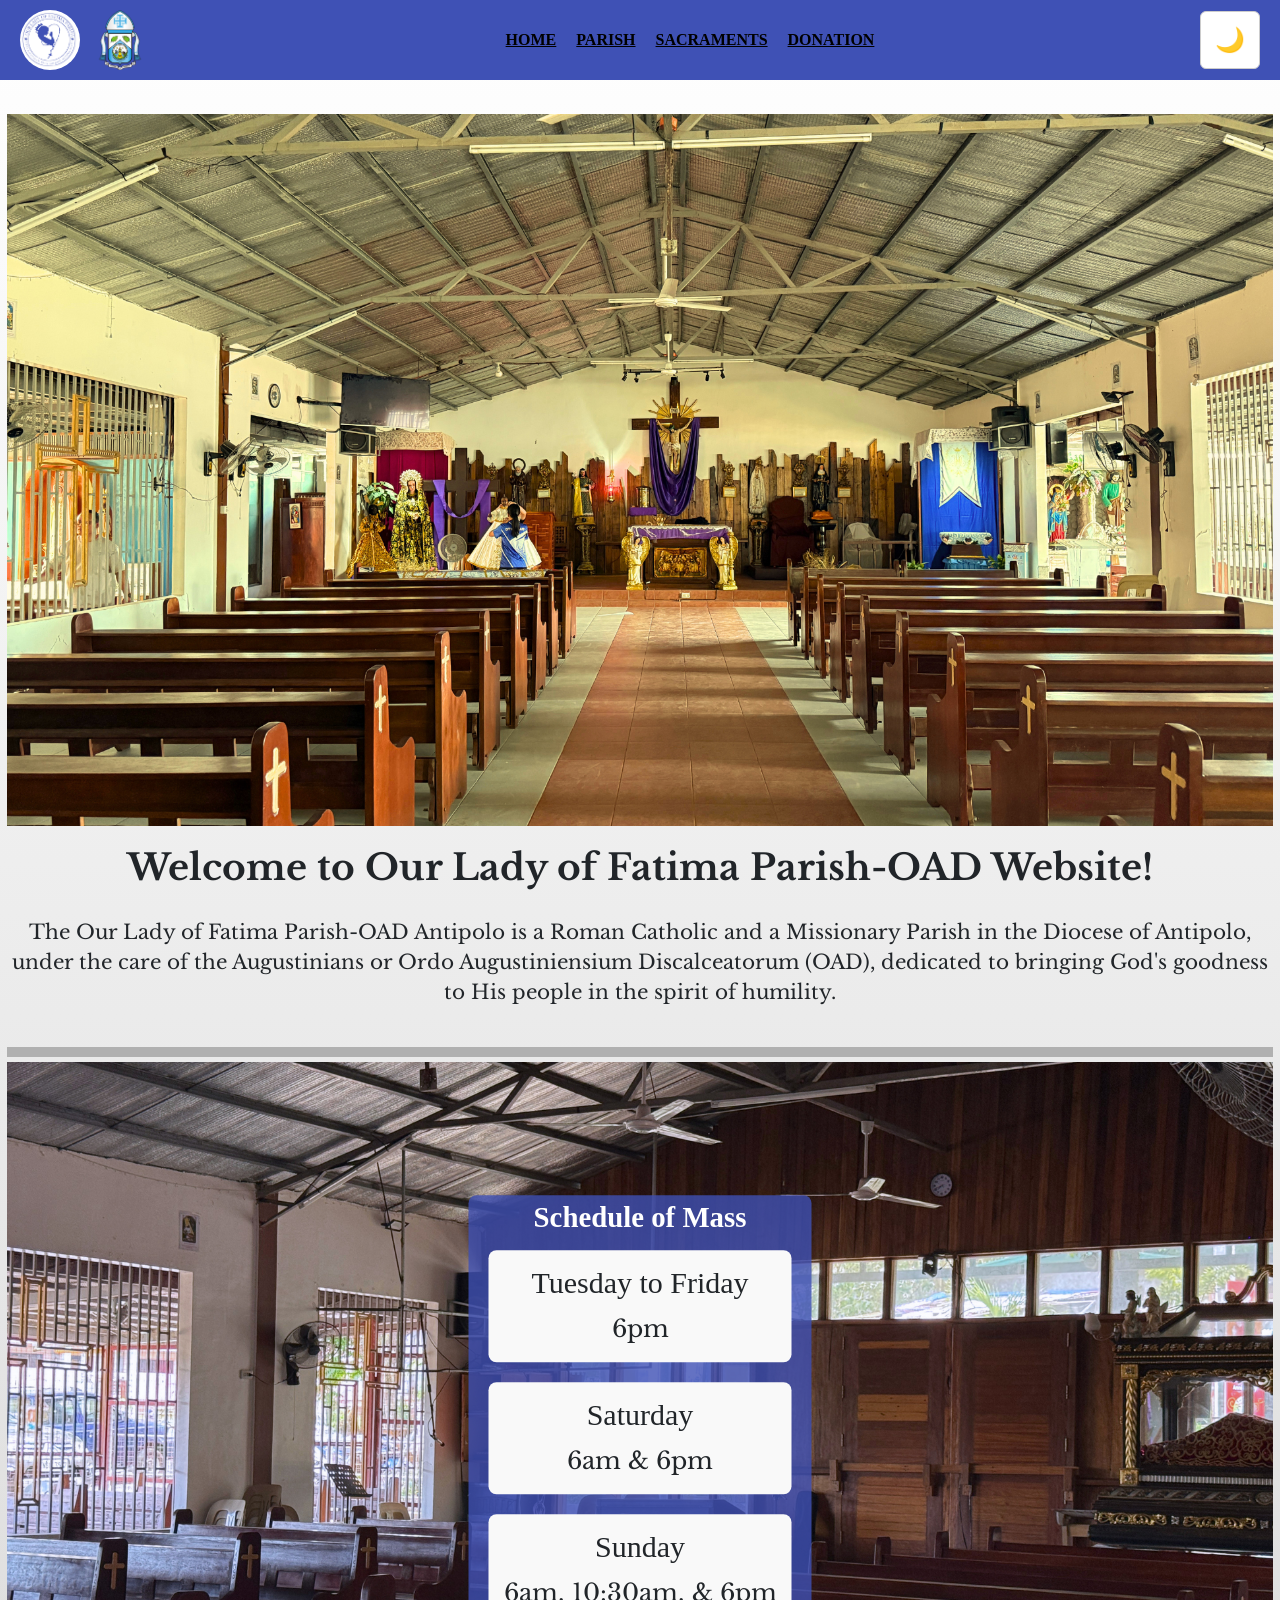
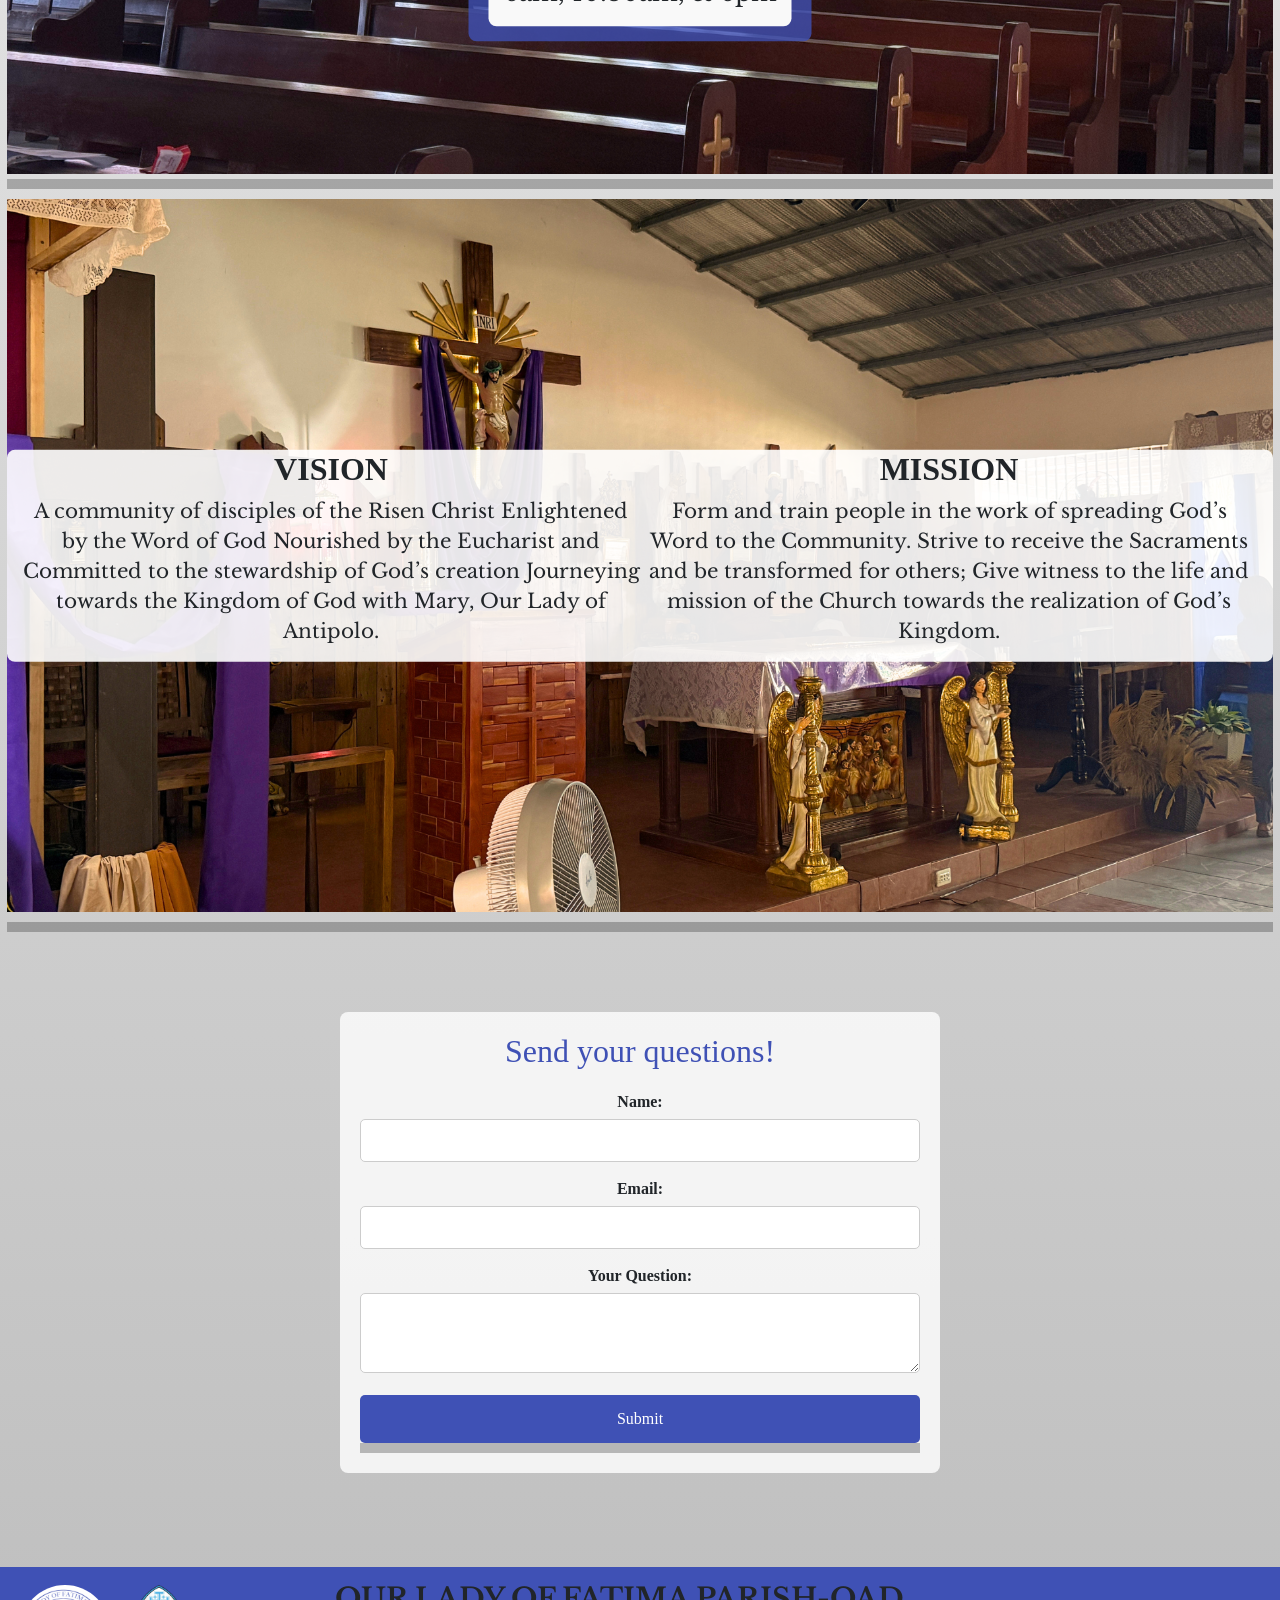
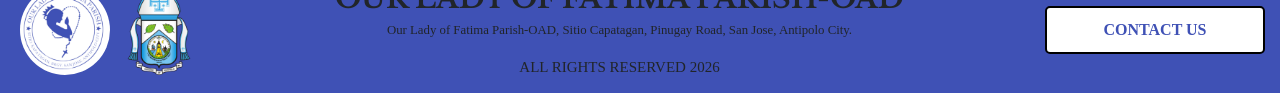
==== commit 8840d1a6: "Update index.html" ====
--- a/index.html
+++ b/index.html
@@ -49,11 +49,10 @@
  <section class="mass-schedule">
     <picture>
       <source media="(max-width: 480px)" srcset="./images/12.png">
-      <source media="(max-width: 768px)" srcset="./images/12.png"> <!--changed-->
+      <source media="(max-width: 768px)" srcset="./images/12.png">  
       <img src="./images/3.png" alt="Seat Image" class="background-img">
     </picture>
   
-
   <div class="schedule-box">
     <h2>Schedule of Mass</h2>
     <div class="schedule-grid">
@@ -78,7 +77,7 @@
 
       <picture>
       <source media="(max-width: 480px)" srcset="./images/13.png">
-      <source media="(max-width: 768px)" srcset="./images/13.png"> <!--changed-->
+      <source media="(max-width: 768px)" srcset="./images/13.png">  
       <img src="./images/2.png" alt="Altar Image" class="bg-img">
     </picture>
 
@@ -228,7 +227,7 @@
       }
 
     if (valid) {
-        alert("Your question is submitted successfully! Please wait for our response, which will be sent through your email or contact number.");
+        alert("Your question is submitted successfully! Please wait for our response, which will be sent through your email.");
         form.reset();
       }
     });
@@ -236,6 +235,9 @@
     //Dark Mode Toggle
     const toggleBtn = document.getElementById("darkModeToggle");
 
+      if (localStorage.getItem('darkMode') === 'enabled') {
+  document.body.classList.add('dark-mode');
+}
     toggleBtn.addEventListener("click", () => {
     document.body.classList.toggle("dark-mode");
 
--- a/homestyle.css
+++ b/homestyle.css
@@ -228,7 +228,7 @@
 }
 
 .welcome img {
-  padding-top: 70px;
+  padding-top: 100px;
 }
 
 /*sched sched sched sched sched*/ 
@@ -482,6 +482,7 @@
 /*dark mode dark mode dark mode*/
 body.dark-mode {
   background-color: #121212;
+  background-image: none;
   color: #e0e0e0;
 }
 
@@ -638,10 +639,6 @@
   padding: 15px;
 }
 
-.welcome img{
-  padding-top: 50px
-}
-
 h2 {
   font-size: 1.8rem;
   text-align: center;
@@ -737,10 +734,6 @@
     font-size: 15px;
     text-align: center;
   } 
-  
-  .welcome img{
-  padding-top: 25px
-  }
 
   .content h2 {
     font-size: 1.8rem;
